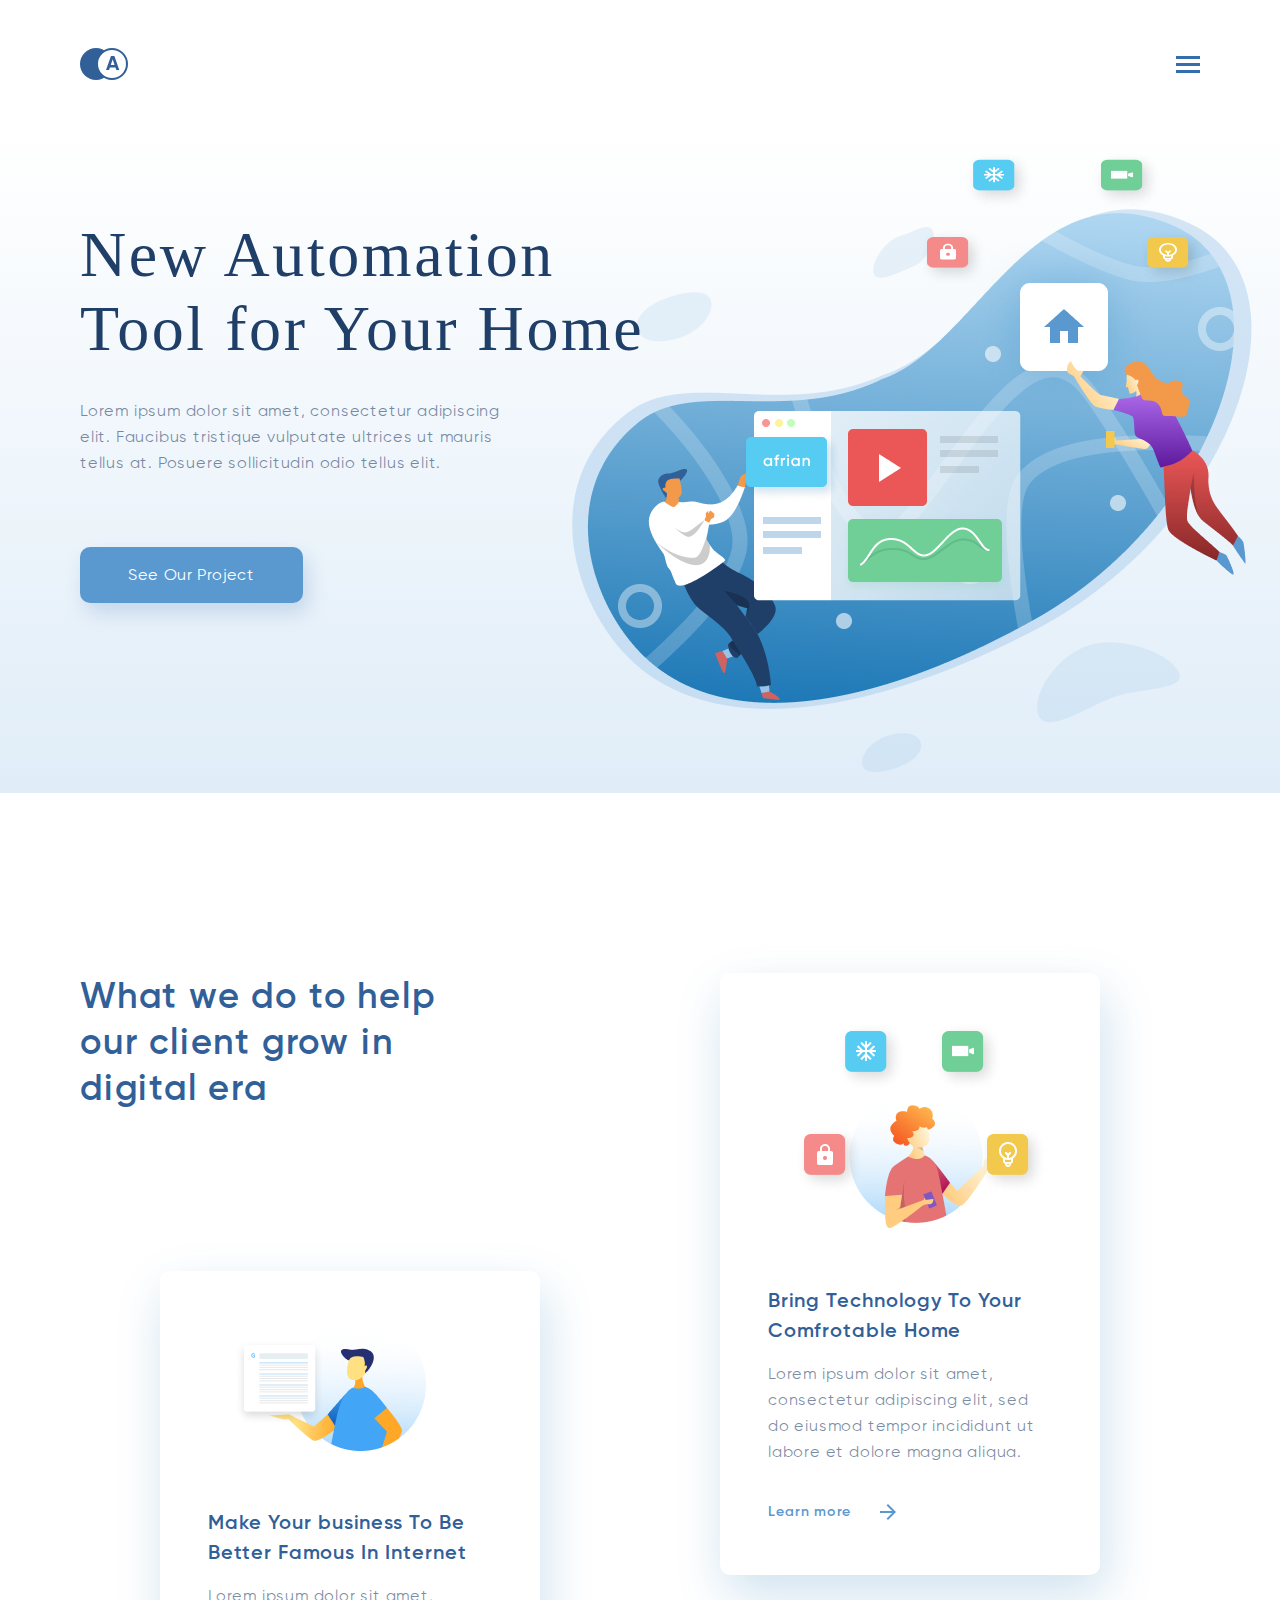
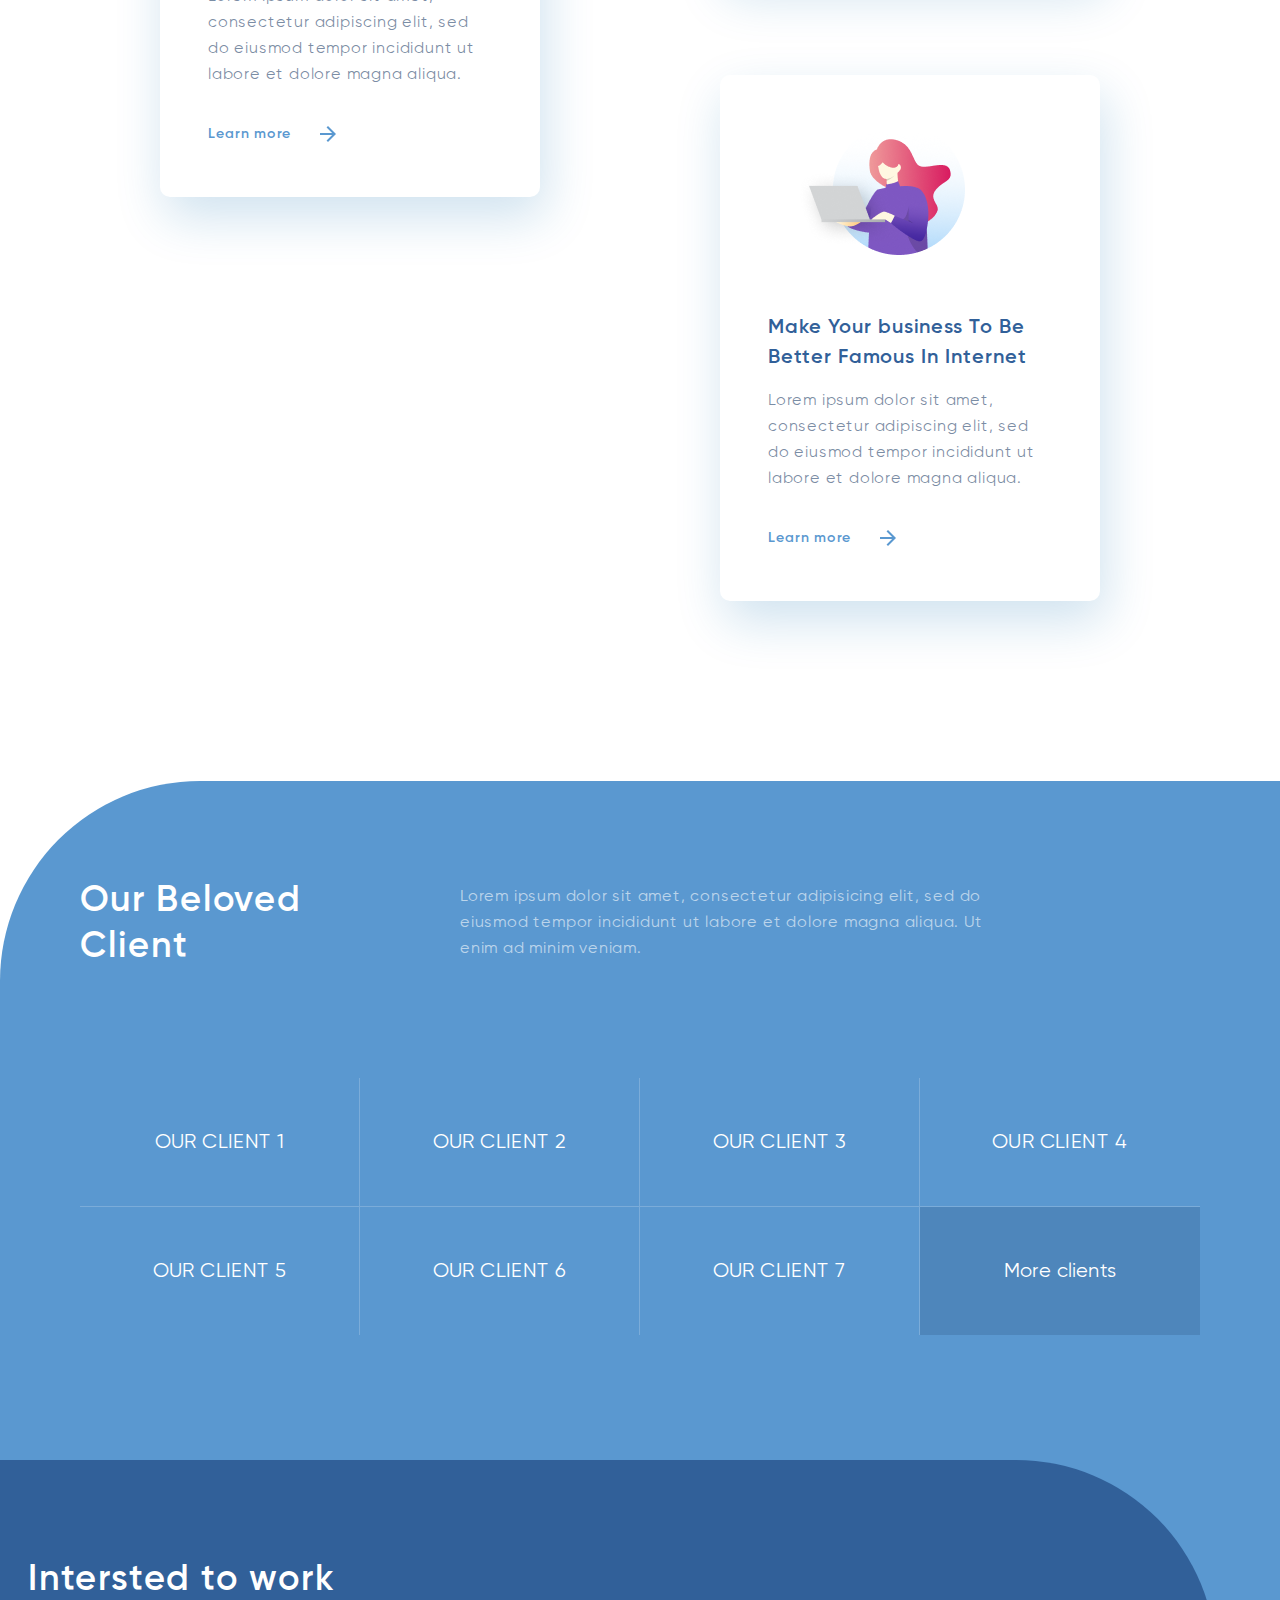
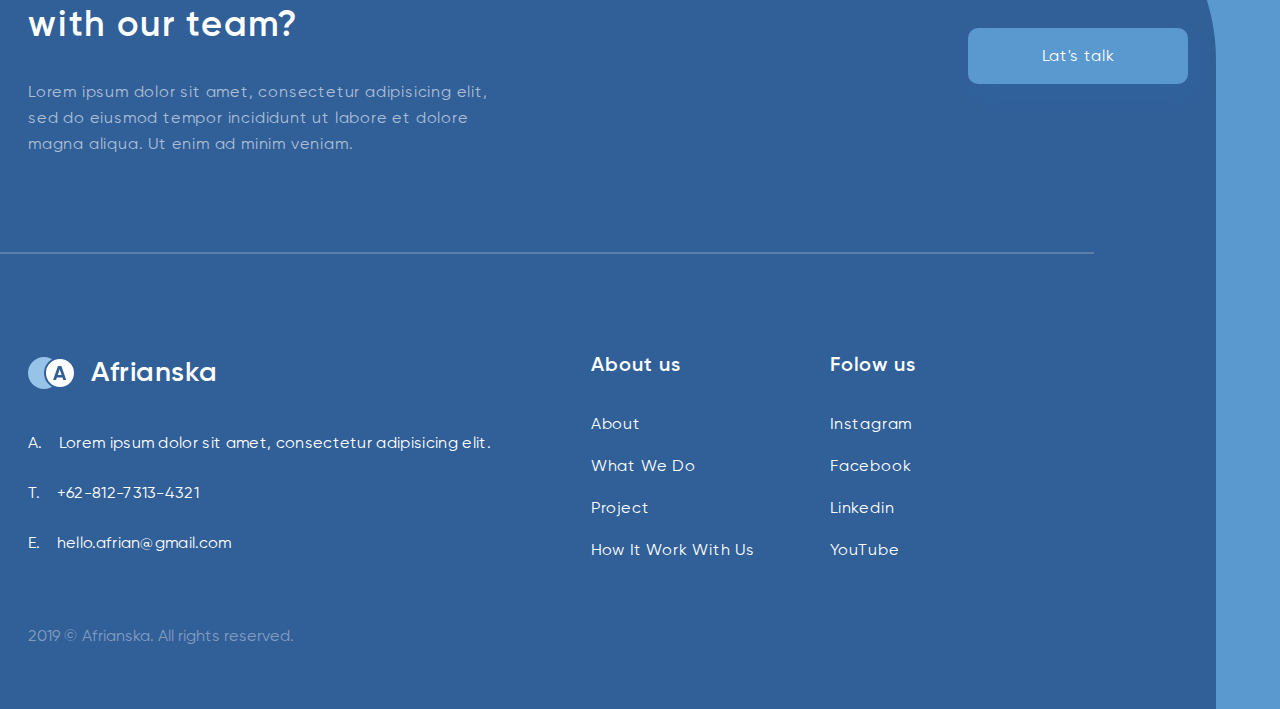
==== index.html @ abf9ed3d "Создание страницы CONTACT" ====
<!DOCTYPE html>
<html lang="en">
<head>
    <meta charset="UTF-8">
    <title>Homepage</title>
    <script src="libs/jquery-3.5.0.min.js"></script>
    <script src="js/index.min.js" type="module"></script>
    <link rel="stylesheet" href="css/fonts.min.css">
    <link rel="stylesheet" href="css/reset.min.css">
    <link rel="stylesheet" href="css/styles.min.css">
</head>
<body>
    <!-- SVG code -->
    
    <svg display="none" viewBox="0 0 48 48">
        <symbol id="logo">
            <circle cx="16" cy="24" r="16" fill="#316099"/>
            <circle cx="32" cy="24" r="15" fill="white" stroke="#316099" stroke-width="2"/>
            <path d="M39.3 30L34.38 16H30.96L26.06 30H29.04L29.88 27.48H35.46L36.3 30H39.3ZM32.68 19.18L34.6 24.9H30.76L32.68 19.18Z" fill="#316099"/>
        </symbol>
    </svg>
    <svg display="none">
        <symbol id="footer-logo">
            <circle cx="16" cy="24" r="16" fill="#98C3E8"/>
            <circle cx="32" cy="24" r="15" fill="white" stroke="#316099" stroke-width="2"/>
            <path d="M38.3 31L33.38 17H29.96L25.06 31H28.04L28.88 28.48H34.46L35.3 31H38.3ZM31.68 20.18L33.6 25.9H29.76L31.68 20.18Z" fill="#316099"/>
        </symbol>
    </svg>
    
    <!-- Main code -->
    
    <header class="header">
        <div class="container header-container">
            <svg class="logo"><use xlink:href="#logo"></use></svg>
            <ul class="burger-menu-btn">
                <li class="burger-menu-btn__item"></li>
                <li class="burger-menu-btn__item"></li>
                <li class="burger-menu-btn__item"></li>
            </ul>
        </div>
    </header>
    <section class="intro">
        <div class="container intro-container">
            <h1 class="intro-title">New Automation Tool for Your Home</h1>
            <p class="intro-text">Lorem ipsum dolor sit amet, consectetur adipiscing elit. Faucibus tristique vulputate ultrices ut mauris tellus at. Posuere sollicitudin odio tellus elit.</p>
            <button class="btn intro-btn">See Our Project</button>
        </div>
    </section>
    <section id="what-we-do" class="section what-we-do">
        <div class="container what-we-do-container">
            <h1 class="section__title what-we-do__title">What we do to help our client grow in digital era</h1>
            <div class="what-we-do__card business">
                <img src="img/1.png" alt="" class="what-we-do__card-image">
                <h2 class="what-we-do__card-title">Make Your business To Be Better Famous In Internet</h2>
                <p class="what-we-do__card-text">Lorem ipsum dolor sit amet, consectetur adipiscing elit, sed do eiusmod tempor incididunt ut labore et dolore magna aliqua.</p>
                <a href="#" class="learn-more">Learn more</a>
            </div>
            <div class="what-we-do__card technologies">
                <img src="img/2.png" alt="" class="what-we-do__card-image">
                <h2 class="what-we-do__card-title">Bring Technology To Your Comfrotable Home</h2>
                <p class="what-we-do__card-text">Lorem ipsum dolor sit amet, consectetur adipiscing elit, sed do eiusmod tempor incididunt ut labore et dolore magna aliqua.</p>
                <a href="#" class="learn-more">Learn more</a>
            </div>
            <div class="what-we-do__card build-product">
                <img src="img/3.png" alt="" class="what-we-do__card-image">
                <h2 class="what-we-do__card-title">Make Your business To Be Better Famous In Internet</h2>
                <p class="what-we-do__card-text">Lorem ipsum dolor sit amet, consectetur adipiscing elit, sed do eiusmod tempor incididunt ut labore et dolore magna aliqua.</p>
                <a href="#" class="learn-more">Learn more</a>
            </div>
        </div>
    </section>
    <section id="our-client" class="section our-client">
        <div class="container out-client-container">
            <div class="our-client__content">
                <h1 class="section__title our-client__title">Our Beloved Client</h1>
                <p class="section__text our-client__text">Lorem ipsum dolor sit amet, consectetur adipisicing elit, sed do eiusmod tempor incididunt ut labore et dolore magna aliqua. Ut enim ad minim veniam.</p>
            </div>
            <ul class="our-clients-list">
                <li class="our-client-item"><a href="#" class="our-client-item__links">Our client <span class="our-client-item__links-value">1</span></a></li>
                <li class="our-client-item"><a href="#" class="our-client-item__links">Our client <span class="our-client-item__links-value">2</span></a></li>
                <li class="our-client-item"><a href="#" class="our-client-item__links">Our client <span class="our-client-item__links-value">3</span></a></li>
                <li class="our-client-item"><a href="#" class="our-client-item__links">Our client <span class="our-client-item__links-value">4</span></a></li>
                <li class="our-client-item"><a href="#" class="our-client-item__links">Our client <span class="our-client-item__links-value">5</span></a></li>
                <li class="our-client-item"><a href="#" class="our-client-item__links">Our client <span class="our-client-item__links-value">6</span></a></li>
                <li class="our-client-item"><a href="#" class="our-client-item__links">Our client <span class="our-client-item__links-value">7</span></a></li>
                <li class="our-client-item our-client-item__more-clients"><a href="#" class="our-client-item__links our-client-item__more-clients-link">More clients</a></li>
            </ul>
        </div>
    </section>
    <footer class="footer">
        <div class="footer-bg"></div>
        <div class="container footer__our-work-container">
            <div class="our-work__content">
                <h1 class="our-work__title">Intersted to work with our team?</h1>
                <p class="our-work__text">Lorem ipsum dolor sit amet, consectetur adipisicing elit, sed do eiusmod tempor incididunt ut labore et dolore magna aliqua. Ut enim ad minim veniam.</p>
            </div>
            <button class="btn lets-talk">Lat's talk</button>
        </div>
        <hr class="footer-line">
        <div class="container footer-container">
            <div class="footer-content">
                <div class="footer-logo">
                    <svg class="logo footer-logo"><use xlink:href="#footer-logo"></use></svg>
                    <h1 class="footer-logo__text">Afrianska</h1>
                </div>
                <ul class="footer-content-list">
                    <li class="footer-content-item footer-content-item__descript">Lorem ipsum dolor sit amet, consectetur adipisicing elit.</li>
                    <li class="footer-content-item footer-content-item__telephone">+62-812-7313-4321</li>
                    <li class="footer-content-item footer-content-item__email">hello.afrian@gmail.com</li>
                </ul>
            </div>
            <ul class="footer-list">
                <li class="footer-item-title">About us</li>
                <li class="footer-item"><a href="#" class="footer-item__link">About</a></li>
                <li class="footer-item"><a href="#" class="footer-item__link">What We Do</a></li>
                <li class="footer-item"><a href="#" class="footer-item__link">Project</a></li>
                <li class="footer-item"><a href="#" class="footer-item__link">How It Work With Us</a></li>
            </ul>
            <ul class="footer-list">
                <li class="footer-item-title">Folow us</li>
                <li class="footer-item"><a href="#" class="footer-item__link">Instagram</a></li>
                <li class="footer-item"><a href="#" class="footer-item__link">Facebook</a></li>
                <li class="footer-item"><a href="#" class="footer-item__link">Linkedin</a></li>
                <li class="footer-item"><a href="#" class="footer-item__link">YouTube</a></li>
            </ul>
        </div>
        <p class="container footer-copyrighting">2019 © Afrianska. All rights reserved.</p>
    </footer>
</body>
</html>
---- css/fonts.min.css ----
/* Galien bold */

@font-face {
	font-family: 'Galien';
	src: url('Galien-Bold.otf');
	src: local('Galien Bold'), local('Galien-Bold.otf'),
		url('Galien-Bold.ttf') format('truetype'),
		url('Galien-Bold.otf') format('otf');
	font-weight: 700;
	font-style: normal;
}

/* Gilroy Semibold */

@font-face {
	font-family: 'Gilroy';
	src: url('../fonts/gilroy-semibold.eot'); /* IE 9 Compatibility Mode */
	src: url('../fonts/gilroy-semibold.eot?#iefix') format('embedded-opentype'), /* IE < 9 */
		url('../fonts/gilroy-semibold.woff2') format('woff2'), /* Super Modern Browsers */
		url('../fonts/gilroy-semibold.woff') format('woff'), /* Firefox >= 3.6, any other modern browser */
		url('../fonts/gilroy-semibold.ttf') format('truetype'), /* Safari, Android, iOS */
		url('../fonts/gilroy-semibold.svg#gilroy-semibold') format('svg'); /* Chrome < 4, Legacy iOS */
    font-weight: 600;
    font-style: normal;
}

/* Gilroy Regular */

@font-face {
	font-family: 'Gilroy';
	src: url('../fonts/gilroy-regular.eot'); /* IE 9 Compatibility Mode */
	src: url('../fonts/gilroy-regular.eot?#iefix') format('embedded-opentype'), /* IE < 9 */
		url('../fonts/gilroy-regular.woff2') format('woff2'), /* Super Modern Browsers */
		url('../fonts/gilroy-regular.woff') format('woff'), /* Firefox >= 3.6, any other modern browser */
		url('../fonts/gilroy-regular.ttf') format('truetype'), /* Safari, Android, iOS */
		url('../fonts/gilroy-regular.svg#gilroy-regular') format('svg'); /* Chrome < 4, Legacy iOS */
    font-weight: 400;
    font-style: normal;
}
---- css/styles.min.css ----
/* All elements */

* {
    box-sizing: border-box;
}

/* All links */

a {
    font-family: 'Gilroy', sans-serif;
    text-decoration: none;
}

/* All buttons */

button {
    font-family: 'Gilroy', sans-serif;
}

/* Body */

body {
    font-family: 'Gilroy', sans-serif;
    
    background-color: #fff;
}

/* Containers */

.container {
    max-width: 1160px;
    width: 100%;
    
    margin: 0 auto;
    padding: 0 20px;
}
.header-container {
    display: flex;
    align-items: center;
    justify-content: space-between;
}
.what-we-do-container {
    display: flex;
    align-items: flex-start;
    justify-content: flex-start;
    flex-direction: column;
    flex-wrap: wrap;
    
    max-height: 1500px;
}
.footer__our-work-container {
    display: flex;
    align-items: center;
    justify-content: space-between;
    
    padding: 95px 0;
}
.footer-container {
    display: flex;
    align-items: flex-start;
    
    padding: 95px 0 65px 0;
}

/* Header */

.header {
    padding: 40px 0;
}
.logo {
    width: 48px;
    height: 48px;
}
.burger-menu-btn {
    cursor: pointer;
}
.burger-menu-btn__item {
    width: 24px;
    height: 3px;
    
    background-color: #356EAD;
    
    margin-bottom: 4px;
}
.burger-menu-btn__item:last-child {
    margin-bottom: 0;
}

/* Intro */

.intro {
    background: url(../img/intro-image.png) no-repeat center right 25px, linear-gradient(to top, rgba(152, 195, 232, 0.3), #fff);
    
    padding-top: 90px;
    padding-bottom: 190px;
}
.intro-title {
    font-family: 'Galien';
    color: #1F3F68;
    font-size: 64px;
    font-family: bold;
    line-height: 74px;
    letter-spacing: 0.04em;
    
    max-width: 600px;
}
.intro-text {
    color: rgba(31, 63, 104, 0.6);
    line-height: 26px;
    letter-spacing: 0.05em;
    
    max-width: 425px;
    
    margin-top: 32px;
}
.btn {
    color: #fff;
    line-height: 26px;
    text-align: center;
    letter-spacing: 0.04em;
    
    background-color: #5A98D0;
    
    box-shadow: 5px 10px 20px rgba(53, 110, 173, 0.2);
    
    border-radius: 10px;
    border: 2px solid #5A98D0;
    
    padding: 13px 46px;
    
    min-width: 220px;
    
    transition: ease .5s;
}
.btn:hover {
    transform: scale(1.1);
}
.intro-btn {
    margin-top: 71px;
}

/* Section */

.section__title {
    color: #316099;
    font-size: 36px;
    font-weight: 600;
    line-height: 46px;
    letter-spacing: 0.05em;
    
    max-width: 360px;
}
.section__text {
    color: rgba(31, 63, 104, 0.6);
    line-height: 26px;
    letter-spacing: 0.05em;
}

/* What we do */

.what-we-do {
    padding: 180px 0;
}
.what-we-do__title {
    margin-bottom: 160px;
}
.what-we-do__card {
    position: relative;
    
    padding: 48px;
    margin-left: 80px;
    margin-bottom: 100px;
    
    width: 380px;
    
    border-radius: 10px;
    
    box-shadow: 5px 20px 50px rgba(16, 112, 177, 0.2);
}
.what-we-do__card:first-child {
    margin-bottom: 0;
}
.what-we-do__card:last-child {
    margin-bottom: 0;
}
.what-we-do__card-image {
    margin-left: 26px;
}
.what-we-do__card-title {
    color: #316099;
    font-size: 20px;
    font-weight: 600;
    line-height: 30px;
    letter-spacing: 0.05em;
    
    margin-top: 56px;
}
.what-we-do__card-text {
    color: rgba(31, 63, 104, 0.6);
    font-size: 16px;
    line-height: 26px;
    letter-spacing: 0.05em;
    
    margin-top: 16px;
}
.learn-more {
    display: inline-block;
    
    position: relative;
    
    color: #5A98D0;
    font-size: 14px;
    font-weight: 600;
    line-height: 30px;
    letter-spacing: 0.05em;
    
    background: url(../img/learn-more-arrow-icon.png) no-repeat center right;
    
    margin-top: 32px;
    padding-right: 48px;
}
.learn-more::after {
    display: inline-block;
    
    position: absolute;
    bottom: 0;
    left: 0;
    
    content: "";
    
    height: 2px;
    width: 0;
    
    background-color: #fff;
    border-radius: 50%;
    
    transition: ease .3s;
}
.learn-more:hover.learn-more::after {
    background-color: #5A98D0;
    width: 100%;
}

/* Our client */

.our-client {
    border-top-left-radius: 200px;
    
    background-color: #5A98D0;
    
    padding: 95px 0 125px 0;
}
.our-client__content {
    display: flex;
    align-items: center;
}
.our-client__title {
    color: #fff;
    
    margin-right: 97px;
    
    max-width: 283px;
}
.our-client__text {
    color: rgba(255, 255, 255, 0.6);
    
    max-width: 540px;
}
.our-clients-list {
    display: flex;
    align-items: center;
    flex-wrap: wrap;
    
    margin-top: 110px;
}
.our-client-item {
    text-align: center;
    
    width: 25%;
    
    border-right: 1px solid rgba(255, 255, 255, 0.2);
    border-bottom: 1px solid rgba(255, 255, 255, 0.2);
}
.our-client-item:nth-child(4n+4) {
    border-right: none;
}
.our-client-item:nth-last-child(-n+4) {
    border-bottom: none;
}
.our-client-item__links {
    display: block;
    
    color: #fff;
    font-size: 20px;
    line-height: 46px;
    letter-spacing: 0.02em;
    text-transform: uppercase;
    
    padding: 41px 46px;
}
.our-client-item__more-clients {
    background-color: rgba(31, 63, 104, 0.2);
}
.our-client-item__more-clients-link {
    text-transform: none;
}

/* Footer */

.footer {
    position: relative;
    
    background-color: #316099;
    
    border-top-right-radius: 200px;
    
    width: 95%;
}
.footer-bg {
    position: absolute;
    top: 0;
    bottom: 0;
    left: 0;
    z-index: -1;
    
    width: 105.25%;
    height: 100%;
    
    background-color: #5A98D0;
}
.our-work__content {
    width: 50%;
}
.our-work__title {
    color: #fff;
    font-size: 36px;
    font-weight: 600;
    line-height: 46px;
    letter-spacing: 0.05em;
    
    max-width: 350px;
}
.our-work__text {
    color: rgba(255, 255, 255, 0.6);
    font-size: 16px;
    line-height: 26px;
    letter-spacing: 0.05em;
    
    margin-top: 32px;
    
    max-width: 460px;
}
.footer-line {
    border: 0.5px solid rgba(255, 255, 255, 0.2);
    
    width: 90%;
    
    margin: 0;
}
.footer-logo {
    display: flex;
    align-items: flex-start;
}
.footer-logo__text {
    color: #fff;
    font-size: 28px;
    font-weight: 700;
    line-height: 46px;
    letter-spacing: 0.02em;
    
    margin-left: 15px;
}
.footer-content-list {
    margin-top: 33px;
    margin-right: 100px;
}
.footer-content-item {
    color: #fff;
    font-size: 16px;
    line-height: 26px;
    letter-spacing: 0.02em;
    
    margin-bottom: 24px;
}
.footer-content-item:last-child {
     margin-bottom: 0;
}
.footer-content-item:before {
    display: inline-block;
    
    color: #fff;
    font-size: 16px;
    line-height: 26px;
    letter-spacing: 0.02em;
    
    margin-right: 16px;
}
.footer-content-item__descript:before {
    content: "A.";
}
.footer-content-item__telephone:before {
    content: "T.";
}
.footer-content-item__email:before {
    content: "E.";
}
.footer-container-item:last-child {
    margin-bottom: 0;
}
.footer-list {
    margin-right: 75px;
}
.footer-item-title {
    color: #fff;
    font-size: 20px;
    font-weight: 600;
    line-height: 30px;
    letter-spacing: 0.05em;
    
    margin-bottom: 32px;
}
.footer-item {
    margin-bottom: 16px;
}
.footer-item:last-child {
    margin-bottom: 0;
}
.footer-item__link {
    color: #fff;
    line-height: 26px;
    letter-spacing: 0.05em;
}
.footer-copyrighting {
    color: rgba(255, 255, 255, 0.4);
    
    padding-left: 0;
    padding-right: 0;
    padding-bottom: 65px;
}
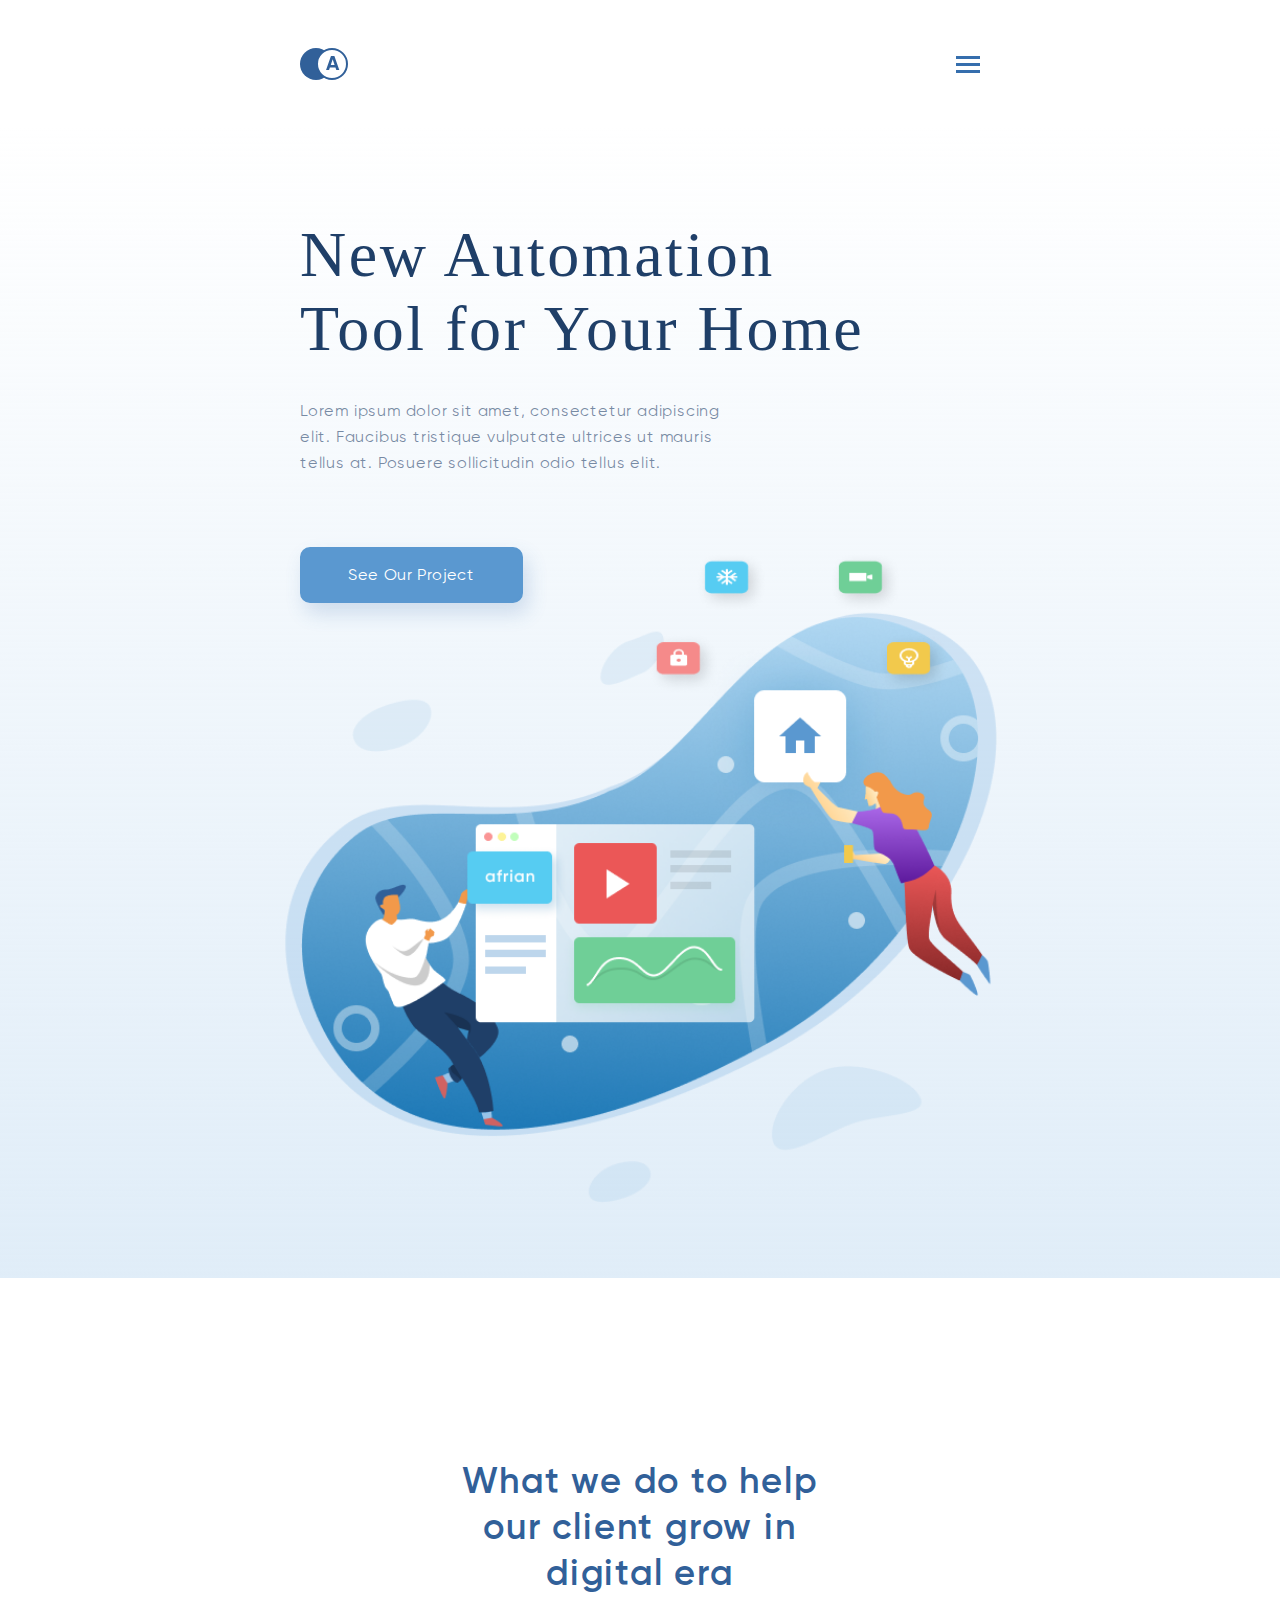
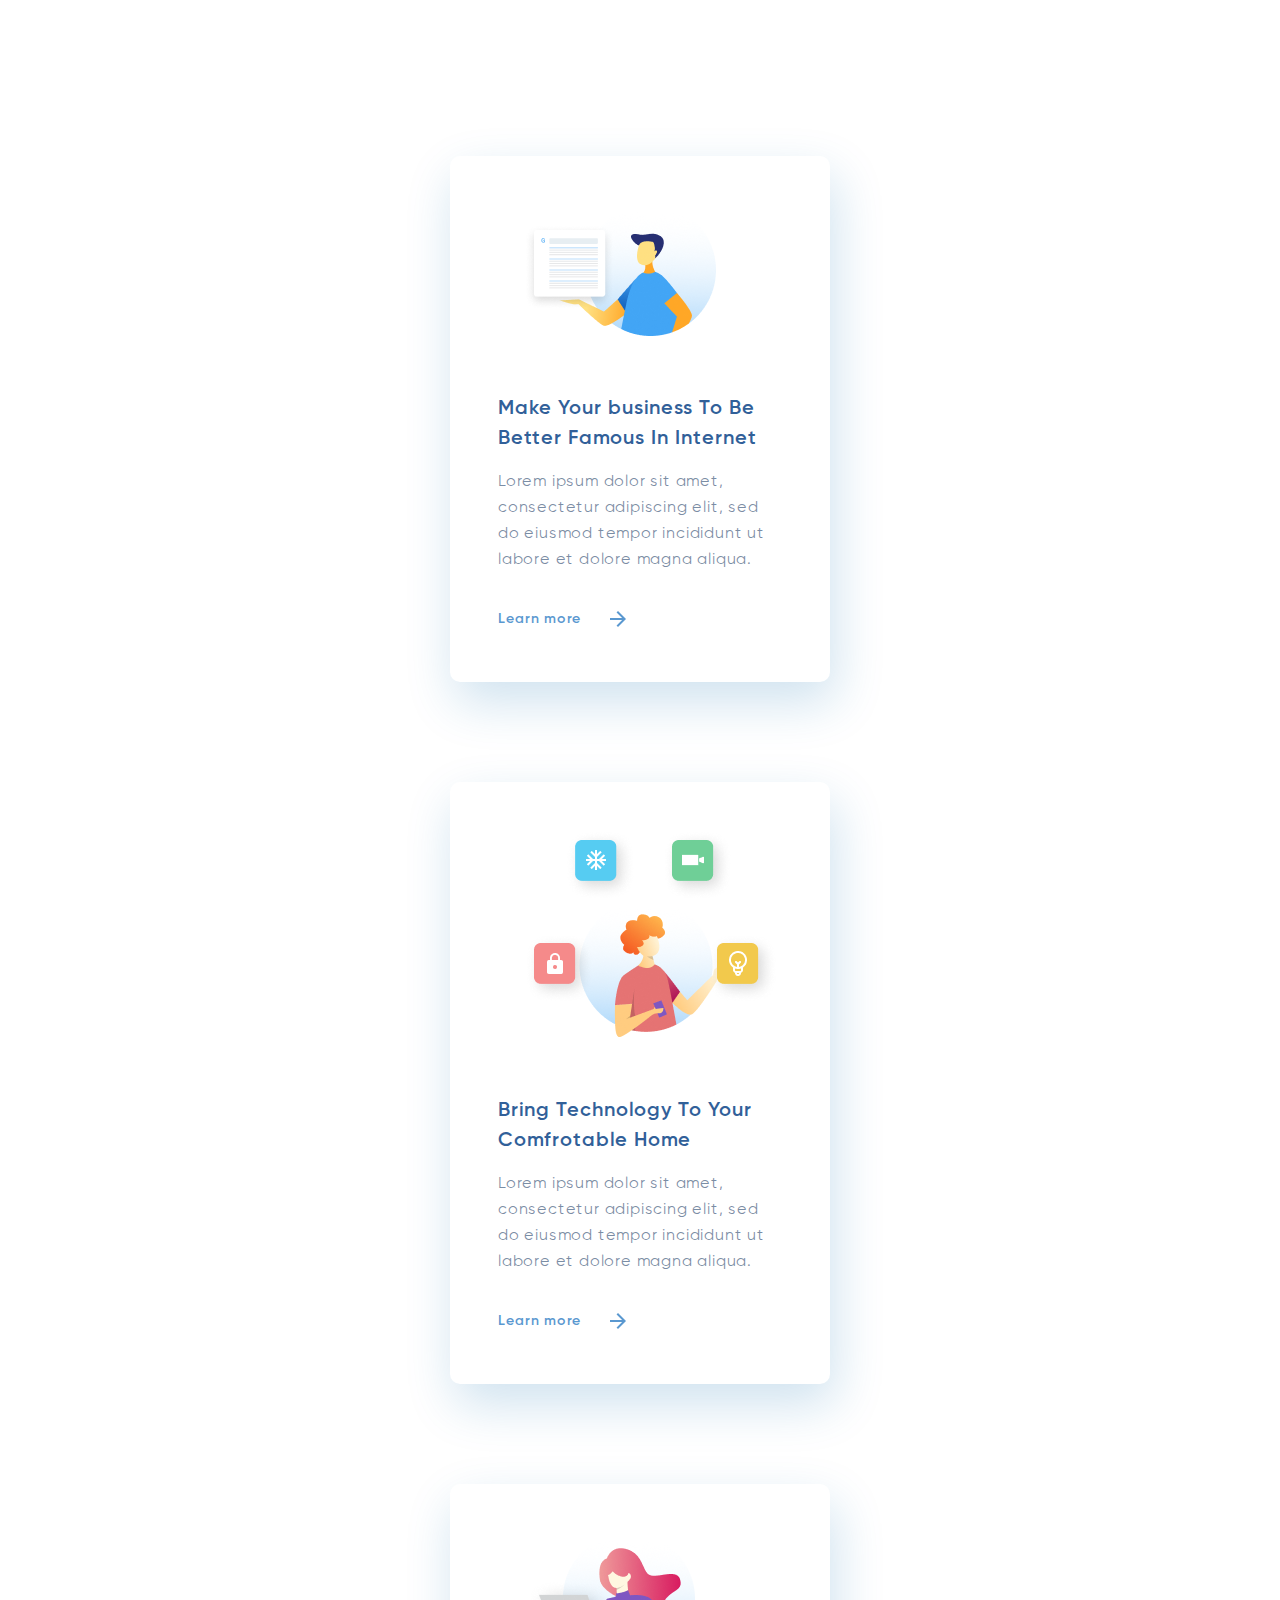
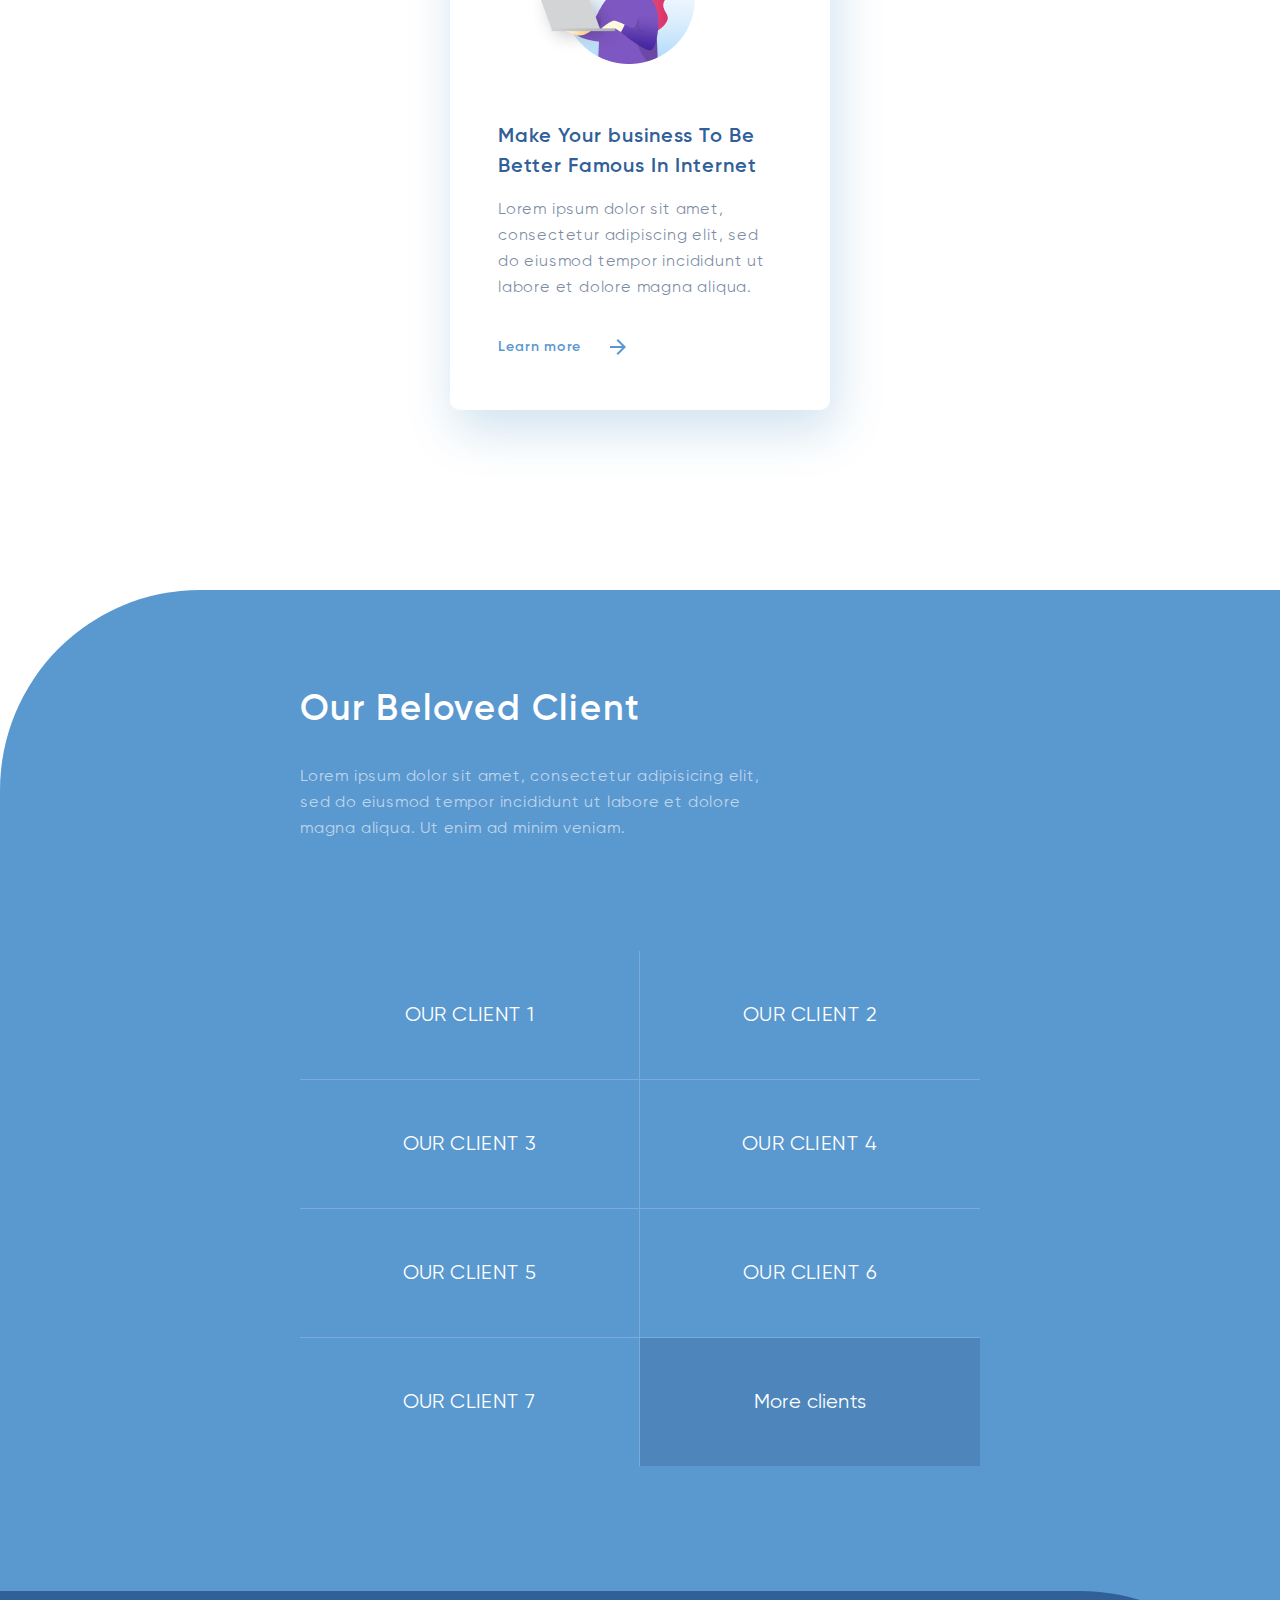
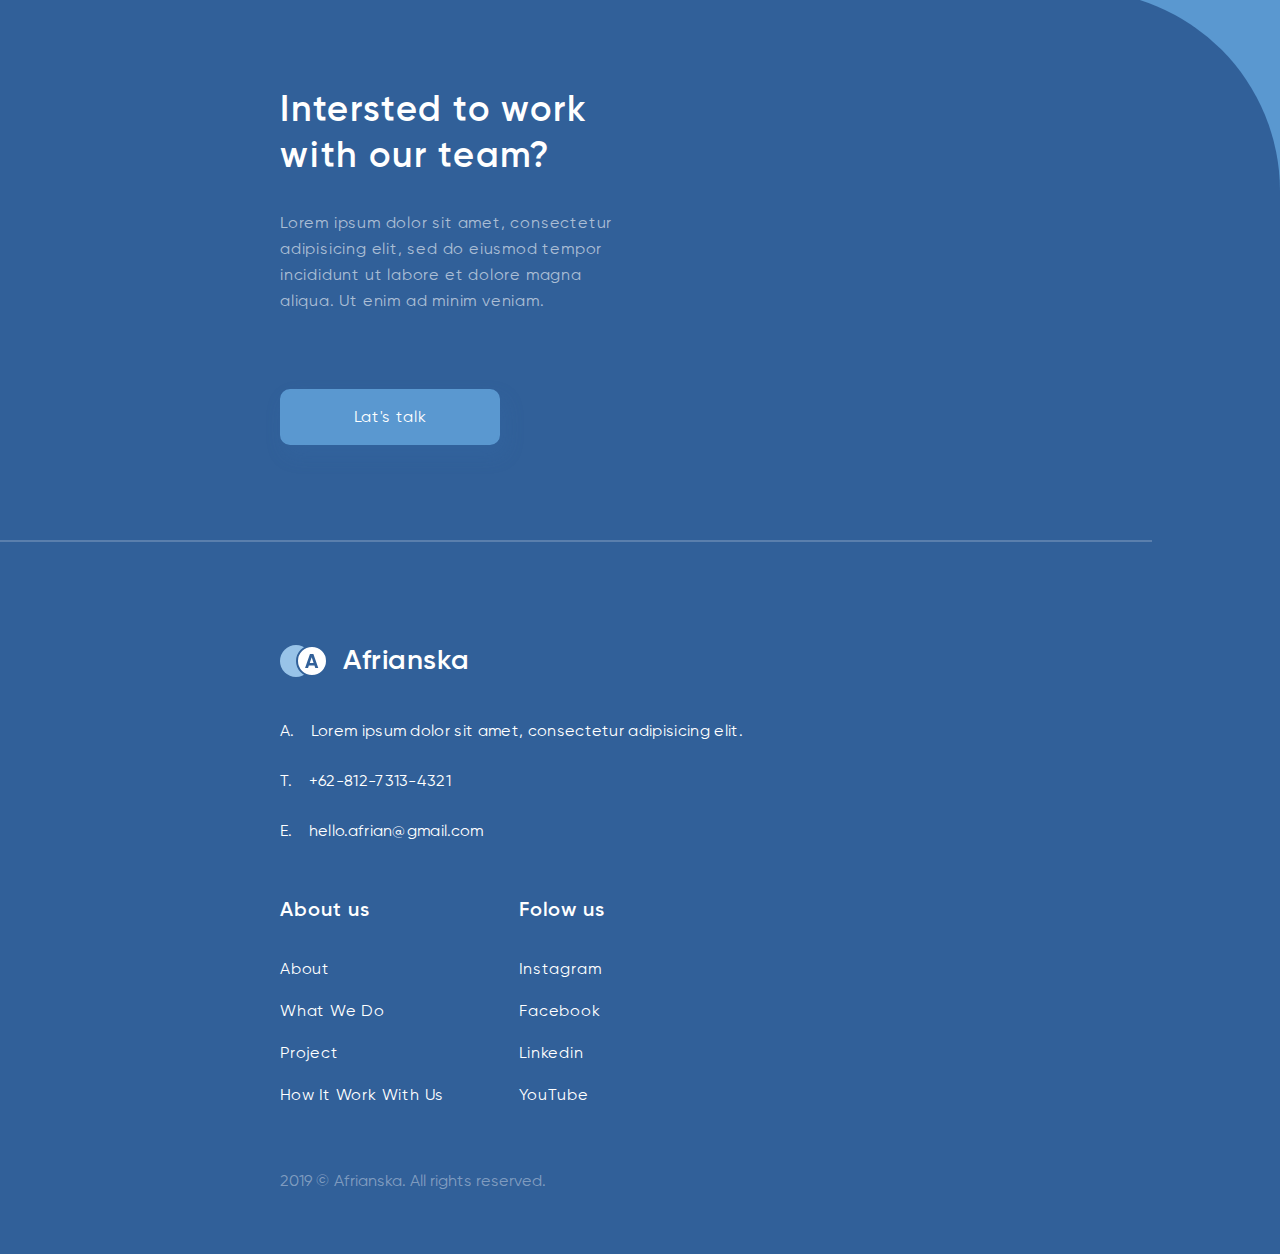
==== commit 8f049b50: "Адаптирование страницы "Homepage" под планшеты и мобильные устройства"" ====
--- a/index.html
+++ b/index.html
@@ -1,6 +1,7 @@
 <!DOCTYPE html>
 <html lang="en">
 <head>
+    <meta name="viewport" content="width=device-width">
     <meta charset="UTF-8">
     <title>Homepage</title>
     <script src="libs/jquery-3.5.0.min.js"></script>
--- a/css/styles.min.css
+++ b/css/styles.min.css
@@ -61,6 +61,18 @@
     
     padding: 95px 0 65px 0;
 }
+.section-contact-us__container {
+    display: flex;
+    align-items: center;
+    justify-content: center;
+    flex-direction: column;
+}
+
+
+
+/* HOMEPAGE */
+
+
 
 /* Header */
 
@@ -232,11 +244,11 @@
     width: 0;
     
     background-color: #fff;
-    border-radius: 50%;
+    border-radius: 50px;
     
     transition: ease .3s;
 }
-.learn-more:hover.learn-more::after {
+.learn-more:hover::after {
     background-color: #5A98D0;
     width: 100%;
 }
@@ -436,4 +448,474 @@
     padding-left: 0;
     padding-right: 0;
     padding-bottom: 65px;
+}
+
+
+
+/* CONTACT */
+
+
+
+/* Section contact us */
+
+.section-contact-us {
+    background: url(../img/contact-us-bg.jpg) no-repeat center;
+    background-size: 100% 100%;
+    
+    padding: 80px 0;
+}
+.section-contact-us__title {
+    color: #fff;
+    font-size: 44px;
+    font-weight: 600;
+    line-height: 74px;
+    letter-spacing: 0.04em;
+    text-align: center;
+    
+    max-width: 780px;
+}
+.section-contact-us__text {
+    color: rgba(255, 255, 255, 0.6);
+    font-size: 20px;
+    line-height: 30px;
+    text-align: center;
+    
+    max-width: 780px;
+    
+    margin-top: 16px;
+}
+
+/* Contact us data */
+
+.contact-us {
+    padding: 90px 96px;
+}
+.contact-us__content {
+    display: flex;
+    align-items: center;
+    justify-content: center;
+}
+.contact-us__data-content {
+    width: 25%;
+    
+    margin-right: 89px;
+}
+.contact-us__image {
+    margin-bottom: 70px;
+    
+    width: 100%;
+}
+.contact-us__title {
+    font-size: 20px;
+    font-weight: 600;
+    line-height: 30px;
+    text-transform: uppercase;
+    
+    margin-bottom: 24px;
+}
+.contact-us__list {
+    margin-bottom: 40px;
+}
+.contact-us__list:last-child {
+    margin-bottom: 0;
+}
+.contact-us__item {
+    color: rgba(31, 63, 104, 0.4);
+    line-height: 26px;
+    letter-spacing: 0.04em;
+    
+    margin-bottom: 16px;
+}
+.contact-us__item:last-child {
+    margin-bottom: 0;
+}
+.contact-us__phone {
+    background: url(../img/telephone-icon.png) no-repeat left center;
+    background-size: 24px 24px;
+    
+    padding-left: 40px;
+}
+.contact-us__website {
+    background: url(../img/website-icon.png) no-repeat left center;
+    background-size: 24px 24px;
+    
+    padding-left: 40px;
+}
+.contact-us__email {
+    background: url(../img/email-icon.png) no-repeat left center;
+    background-size: 24px 24px;
+    
+    padding-left: 40px;
+}
+.form {
+    display: inline-block;
+    
+    background-color: #fff;
+    
+    border-radius: 10px;
+    
+    box-shadow: 5px 10px 50px rgba(16, 112, 177, 0.2);
+    
+    padding: 56px;
+}
+.form-title {
+    color: #1F3F68;
+    font-size: 20px;
+    font-weight: 600;
+    line-height: 30px;
+    letter-spacing: 0.04em;
+    text-transform: uppercase;
+    
+    margin-bottom: 48px;
+}
+.input, .input__title, .textarea {
+    display: block;
+    
+    font-family: 'Gilroy';
+    color: rgba(31, 63, 104, 0.8);
+    line-height: 30px;
+    letter-spacing: 0.04em;
+}
+.input, .input::placeholder, .textarea, .textarea::placeholder {
+    font-family: 'Gilroy';
+    color: rgba(31, 63, 104, 0.35);
+    line-height: 30px;
+    letter-spacing: 0.04em;
+}
+.input__title {
+    margin-bottom: 8px;
+}
+.input {
+    padding: 21px 36px;
+    
+    border: 1px solid rgba(31, 63, 104, 0.4);
+    border-radius: 10px;
+    
+    width: 430px;
+    
+    margin-bottom: 32px;
+    
+    transition: ease .5s;
+}
+.input:focus {
+    box-shadow: 5px 10px 50px rgba(16, 112, 177, 0.2);
+}
+.input:last-child {
+    margin-bottom: 0;
+}
+.textarea {
+    padding: 21px 36px;
+    
+    border: 1px solid rgba(31, 63, 104, 0.4);
+    border-radius: 10px;
+    
+    resize: none;
+    
+    width: 430px;
+    height: 144px;
+    
+    transition: ease .5s;
+}
+.textarea:focus {
+    box-shadow: 5px 10px 50px rgba(16, 112, 177, 0.2);
+}
+.send-message {
+    width: 100%;
+    
+    padding-top: 23px;
+    padding-bottom: 23px;
+    margin-top: 72px;
+}
+
+
+
+/* MODAL WINDOWS */
+
+
+
+/* Let's to talk */
+
+
+
+
+
+/* MEDIA */
+
+
+/* 1400px */
+
+@media screen and (max-width: 1400px) {
+    /* Footer */
+    
+    .footer {
+        width: 100%;
+    }
+    .footer-bg {
+        top: -10px;
+        
+        width: 100%;
+    }
+}
+
+/* 1340px */
+
+@media screen and (max-width: 1340px) {
+    /* Container */
+    
+    .container {
+        max-width: 720px;
+    }
+    .what-we-do-container {
+        align-items: center;
+        
+        max-height: 100%;
+    }
+    .footer__our-work-container {
+        align-items: flex-start;
+        flex-direction: column;
+    }
+    .footer-container {
+        flex-wrap: wrap;
+    }
+    
+    /* Intro */
+    
+    .intro {
+        background-size: 720px;
+        background-position: center bottom 75px, center bottom;
+        
+        padding-bottom: 675px;
+    }
+    
+    /* What we do */
+    
+    .what-we-do__title {
+        text-align: center;
+    }
+    .what-we-do__card {
+        margin-left: 0;
+    }
+    
+    /* Our client */
+    
+    .our-client__content {
+        align-items: flex-start;
+        flex-direction: column;
+    }
+    .our-client__title {
+        max-width: 350px;
+    }
+    .our-client__text {
+        margin-top: 32px;
+        
+        max-width: 460px;
+    }
+    .our-client-item {
+        width: 50%;
+    }
+    .our-client-item:nth-child(4n+4) {
+        border-right: 1px solid rgba(255, 255, 255, 0.2);
+    }
+    .our-client-item:nth-last-child(-n+4) {
+        border-bottom: 1px solid rgba(255, 255, 255, 0.2);
+    }
+    .our-client-item:nth-child(2n+2) {
+        border-right: none;
+    }
+    .our-client-item:nth-last-child(-n+2) {
+        border-bottom: none;
+    }
+    
+    /* Footer */
+    
+    .lets-talk {
+        margin-top: 75px;
+    }
+    .footer-list {
+        margin-top: 50px;
+    }
+}
+
+/* 875px */
+
+@media screen and (max-width: 875px) {
+    /* Container */
+    
+    .container {
+        padding-left: 45px;
+        padding-right: 45px;
+    }
+    
+    .intro {
+        background-size: 615px;
+    }
+    
+    /* Our client */
+    
+    .our-client__content {
+        margin-left: 100px;
+        margin-top: 25px;
+    }
+}
+
+/* 700px */
+
+@media screen and (max-width: 700px) {
+    /* Container */
+    
+    .container {
+        max-width: 320px;
+        
+        padding-left: 20px;
+        padding-right: 20px;
+    }
+    .intro-container {
+        display: flex;
+        align-items: center;
+        flex-direction: column;
+    }
+    
+    /* Header */
+    
+    .header {
+        padding: 15px 0
+    }
+    
+    /* Intro */
+    
+    .intro {
+        padding-top: 75px;
+        padding-bottom: 400px;
+        
+        background-size: 280px;
+    }
+    .intro-title {
+        font-size: 36px;
+        line-height: 40px;
+        text-align: center;
+    }
+    .intro-text {
+        font-size: 14px;
+        line-height: 22px;
+        text-align: center;
+    }
+    
+    /* Section */
+    
+    .section__title {
+        font-size: 28px;
+        line-height: 32px;
+        text-align: center;
+    }
+    
+    /* What we do */
+    
+    .what-we-do {
+        padding: 125px 0 150px 0;
+    }
+    .what-we-do__title {
+        margin-bottom: 100px;
+    }
+    .what-we-do__card {
+        width: 280px;
+        
+        margin-bottom: 50px;
+    }
+    .what-we-do__card-image {
+        width: 100%;
+        
+        margin-left: 0;
+    }
+    .what-we-do__card-title {
+        font-size: 18px;
+        line-height: 25px;
+    }
+    .what-we-do__card-text {
+        font-size: 14px;
+        line-height: 20px;
+    }
+    
+    /* Our client */
+    
+    .our-client {
+        border-top-left-radius: 100px;
+    }
+    .our-client__content {
+        margin-top: 25px;
+        margin-left: 0;
+    }
+    .our-client__title {
+        margin-right: 0;
+    }
+    .our-client__text {
+        text-align: justify;
+        
+        margin-top: 20px;
+    }
+    .our-clients-list {
+        flex-direction: column;
+        
+        margin-top: 60px;
+    }
+    .our-client-item {
+        border-right: none;
+        
+        width: 100%;
+    }
+    .our-client-item__links {
+        font-size: 18px;
+        line-height: 42px;
+    }
+    .our-client-item:nth-last-child(-n+2) {
+        border-bottom: 1px solid rgba(255, 255, 255, 0.2);
+    }
+    .our-client-item:last-child {
+        border-bottom: none;
+    }
+    
+    /* Footer */
+    
+    .footer {
+        border-top-right-radius: 100px;
+    }
+    .our-work__content {
+        width: 100%;
+        
+        margin-top: 25px;
+    }
+    .our-work__title {
+        font-size: 28px;
+        line-height: 32px;
+        
+        max-width: 100%;
+    }
+    .our-work__text {
+        text-align: justify;
+        
+        margin-top: 20px;
+    }
+    .footer-line {
+        width: 100%;
+    }
+    .footer-content-list {
+        margin-top: 25px;
+        margin-right: 0;
+        
+        width: 100%;
+    }
+    .footer-content-item {
+        margin-bottom: 20px;
+    }
+    .footer-list {
+        width: 100%;
+        
+        margin-top: 65px;
+        margin-right: 0;
+    }
+    .footer-item-title {
+        margin-bottom: 25px;
+    }
+    .footer-item {
+        margin-bottom: 10px;
+    }
 }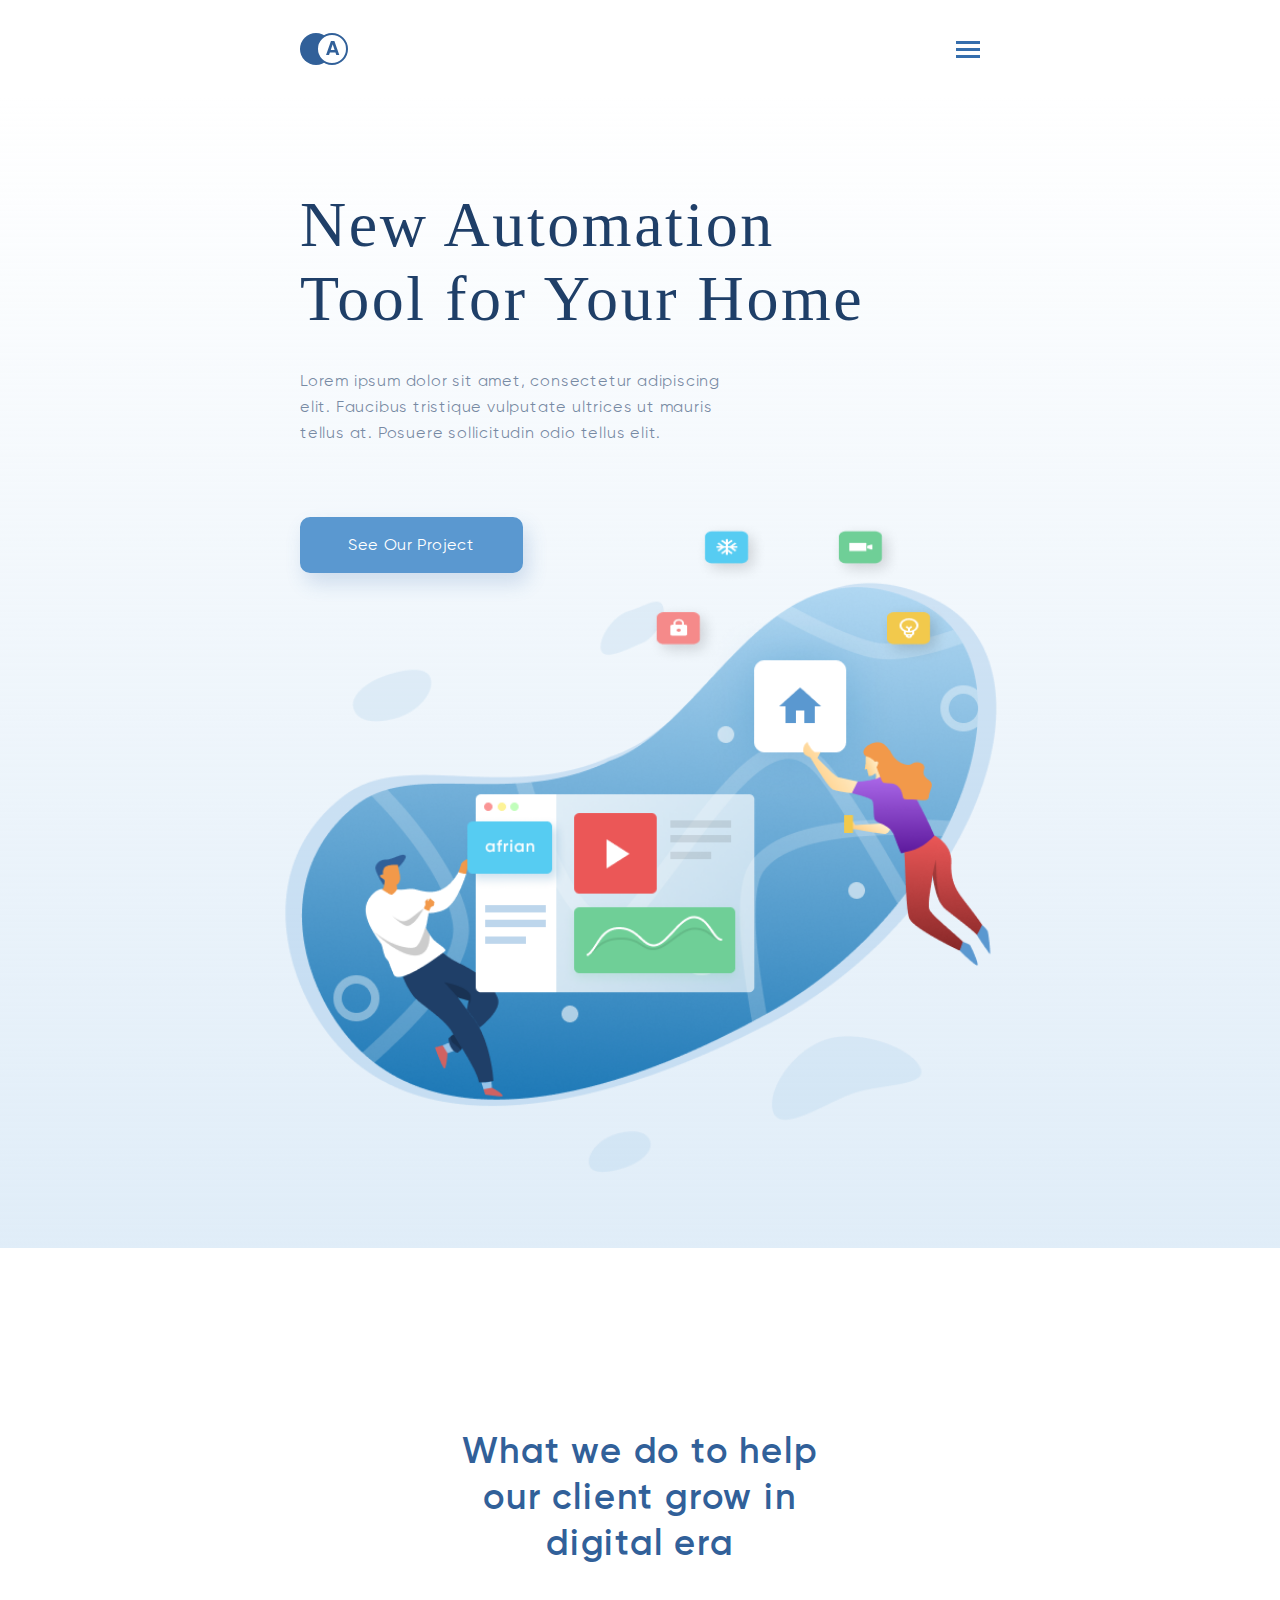
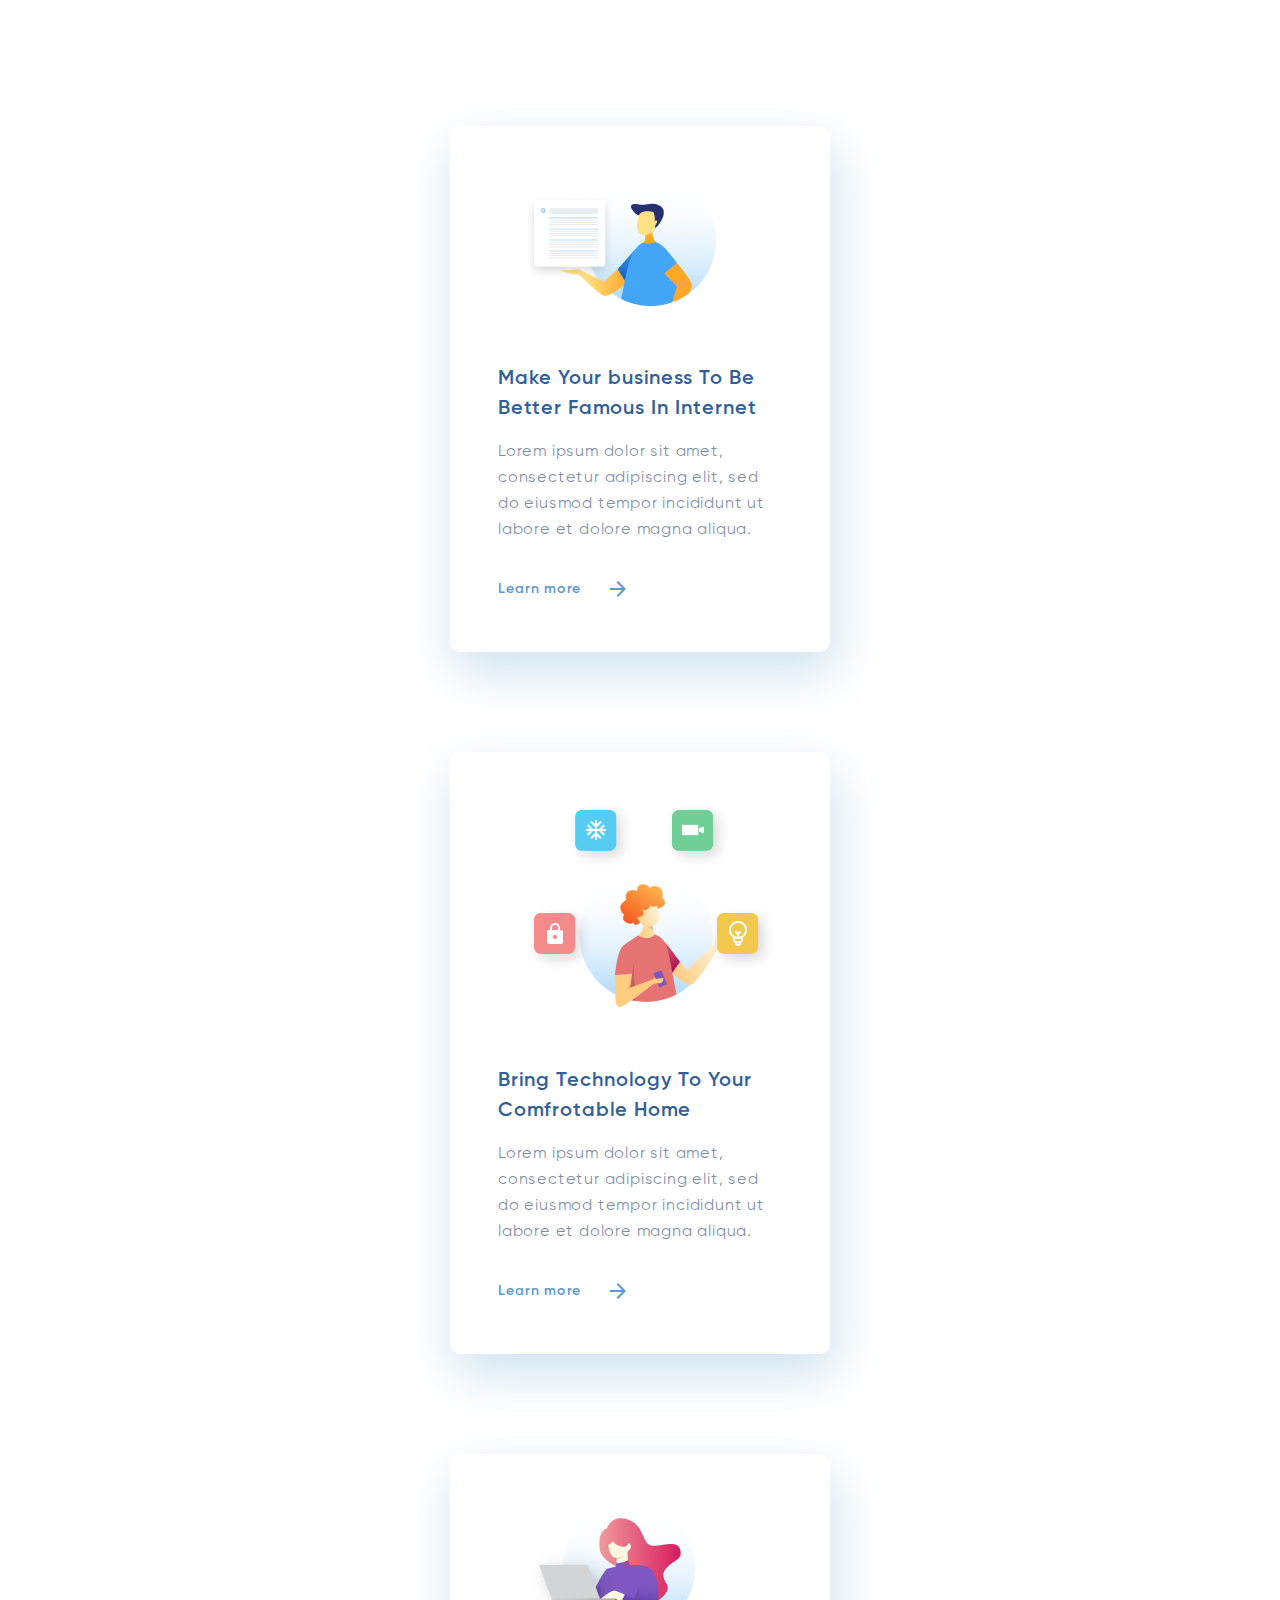
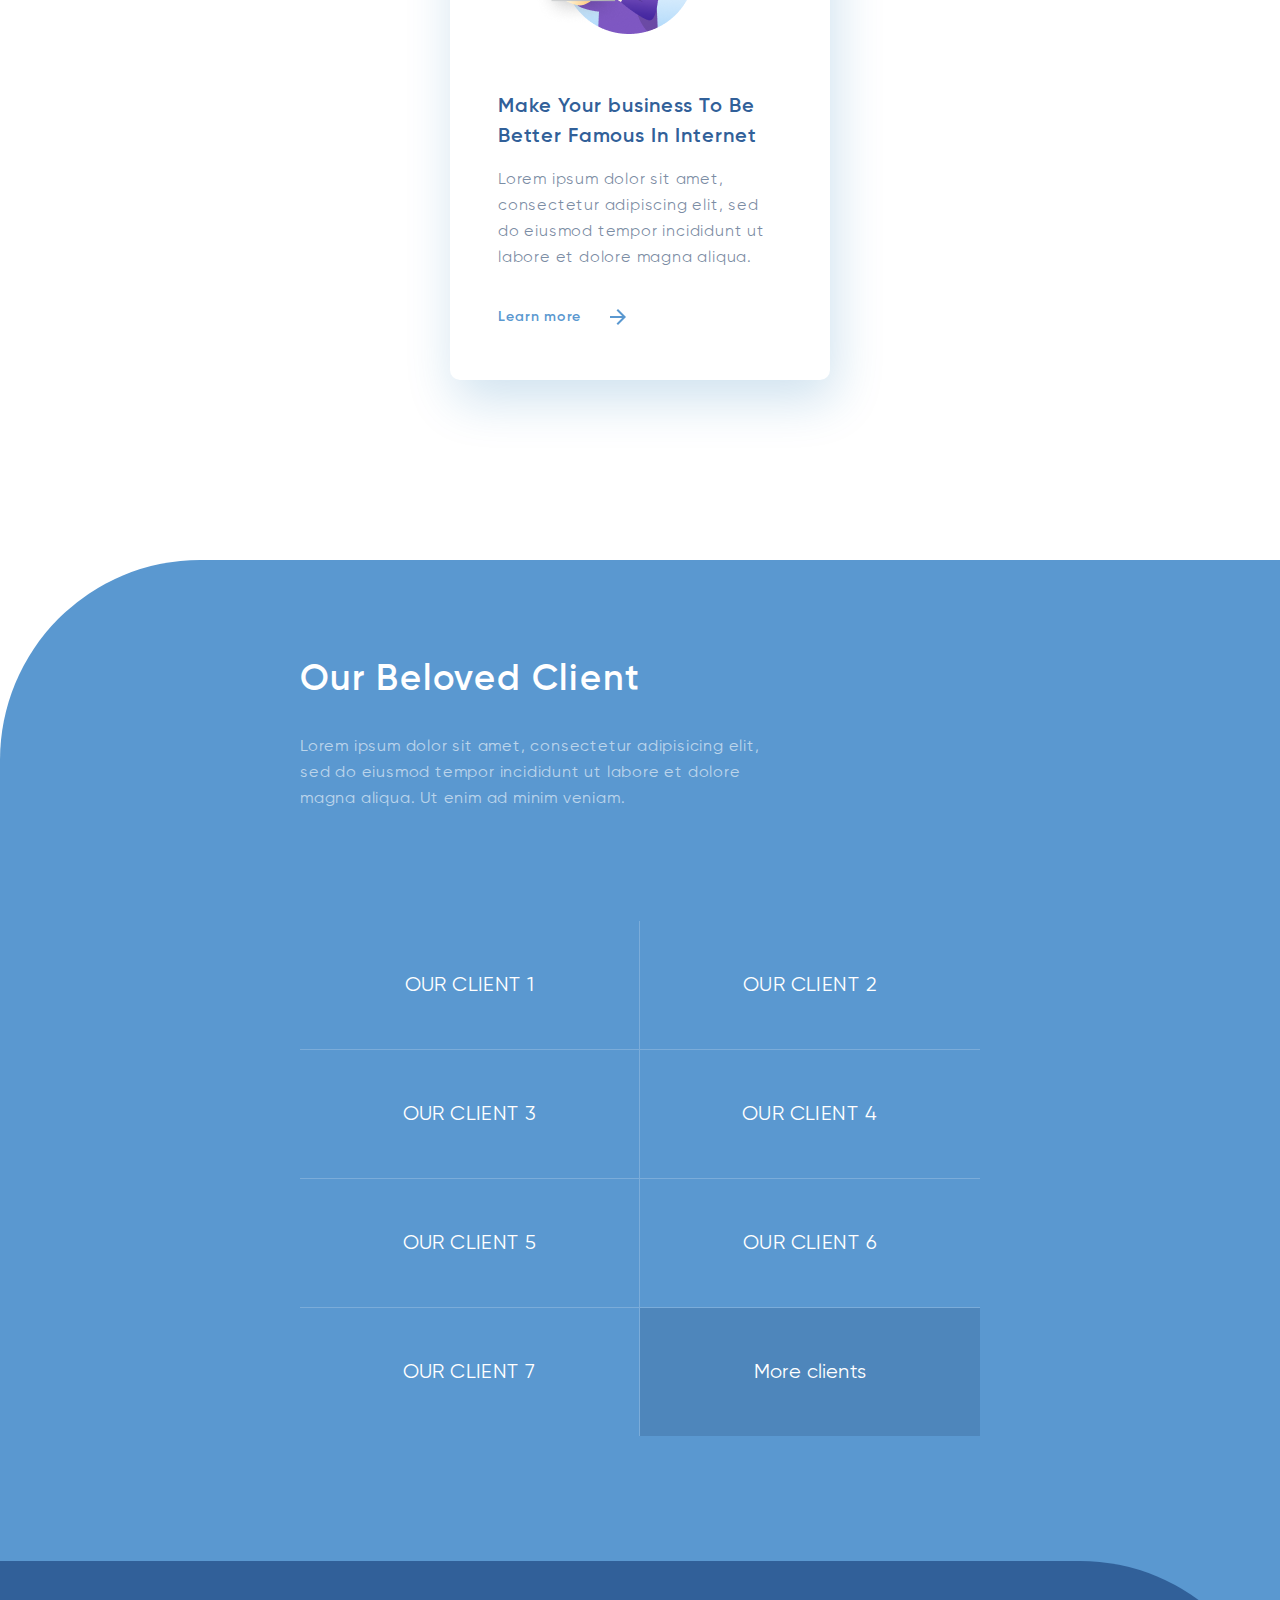
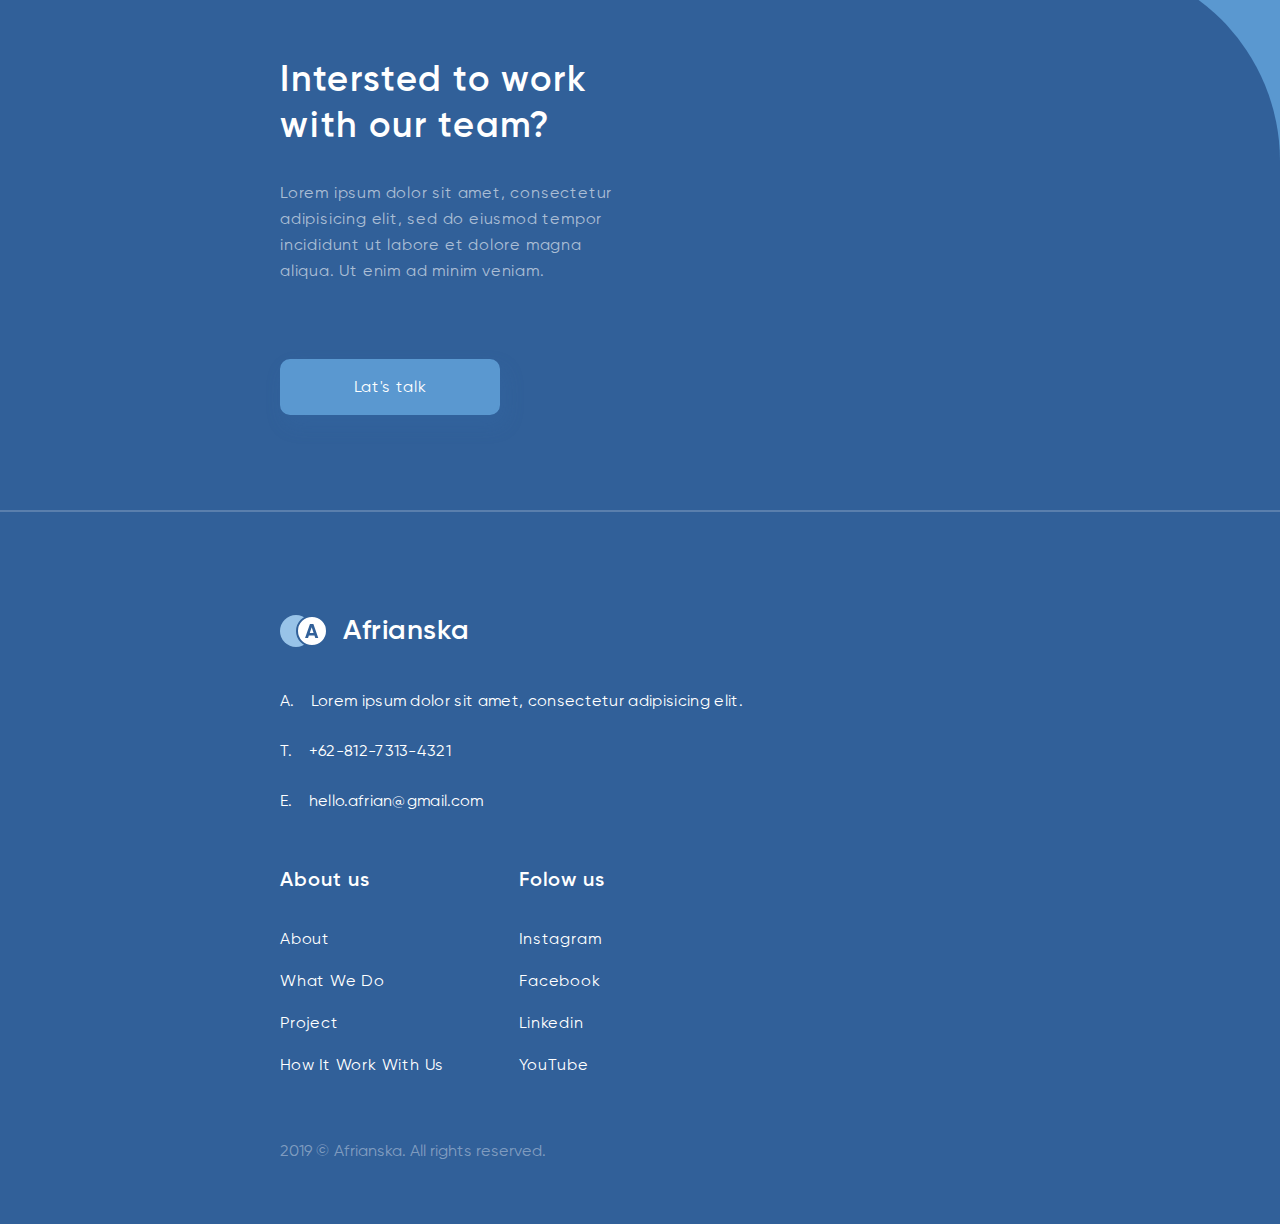
==== commit ec86fd6d: "Адаптирование страницы "Contact us" под планшеты и мобильные устройства" ====
--- a/index.html
+++ b/index.html
@@ -27,6 +27,10 @@
             <path d="M38.3 31L33.38 17H29.96L25.06 31H28.04L28.88 28.48H34.46L35.3 31H38.3ZM31.68 20.18L33.6 25.9H29.76L31.68 20.18Z" fill="#316099"/>
         </symbol>
     </svg>
+    
+    <!-- Burger menu -->
+    
+    
     
     <!-- Main code -->
     
--- a/css/styles.min.css
+++ b/css/styles.min.css
@@ -655,6 +655,9 @@
         
         width: 100%;
     }
+    .footer-line {
+        width: 100%;
+    }
 }
 
 /* 1340px */
@@ -678,6 +681,13 @@
         flex-wrap: wrap;
     }
     
+    /* Header */
+    
+    .header {
+        padding-top: 25px;
+        padding-bottom: 25px;
+    }
+    
     /* Intro */
     
     .intro {
@@ -734,6 +744,39 @@
     .footer-list {
         margin-top: 50px;
     }
+    
+    /* Contact us */
+    
+    .section-contact-us {
+        background-size: 175% 100%;
+        background-position: left;
+    }
+    .contact-us__content {
+        align-items: flex-start;
+        flex-direction: column;
+    }
+    .contact-us__form {
+        order: 0;
+        
+        width: 100%;
+    }
+    .contact-us__input {
+        width: 100%;
+    }
+    .contact-us__data-content {
+        order: 1;
+        
+        margin-top: 100px;
+        margin-right: 0;
+        
+        width: 100%;
+    }
+    .contact-us__image {
+        width: 50%;
+    }
+    .send-message {
+        width: 100%;
+    }
 }
 
 /* 875px */
@@ -755,6 +798,13 @@
     .our-client__content {
         margin-left: 100px;
         margin-top: 25px;
+    }
+    
+    /* Contact us */
+    
+    .input {
+        padding-top: 15px;
+        padding-bottom: 15px;
     }
 }
 
@@ -773,6 +823,9 @@
         display: flex;
         align-items: center;
         flex-direction: column;
+    } 
+    .contact-us__container {
+        max-width: 100%;
     }
     
     /* Header */
@@ -894,9 +947,6 @@
         
         margin-top: 20px;
     }
-    .footer-line {
-        width: 100%;
-    }
     .footer-content-list {
         margin-top: 25px;
         margin-right: 0;
@@ -918,4 +968,56 @@
     .footer-item {
         margin-bottom: 10px;
     }
+    
+    /* Contact us */
+    
+    .section-contact-us {
+        background-size: 350% 100%;
+        background-position: center left;
+        
+        overflow: hidden;
+        
+        padding: 50px 0;
+    }
+    .contact-us__data-content {
+        max-width: 320px;
+        
+        margin-right: auto;
+        margin-left: auto;
+    }
+    .section-contact-us__title {
+        font-size: 36px;
+        line-height: 66px;
+    }
+    .section-contact-us__text {
+        font-size: 18px;
+        line-height: 28px;
+    }
+    .contact-us {
+        padding-left: 0;
+        padding-right: 0;
+    }
+    .form {
+        padding-left: 35px;
+        padding-right: 35px;
+    }
+    .form-title {
+        margin-bottom: 30px;
+    }
+    .input {
+        padding: 10px 25px;
+        
+        margin-bottom: 20px;
+    }
+    .textarea {
+        padding: 10px 25px;
+    }
+    .send-message {
+        padding: 15px;
+        
+        min-width: auto;
+    }
+    .contact-us__image {
+        width: 100%;
+    }
 }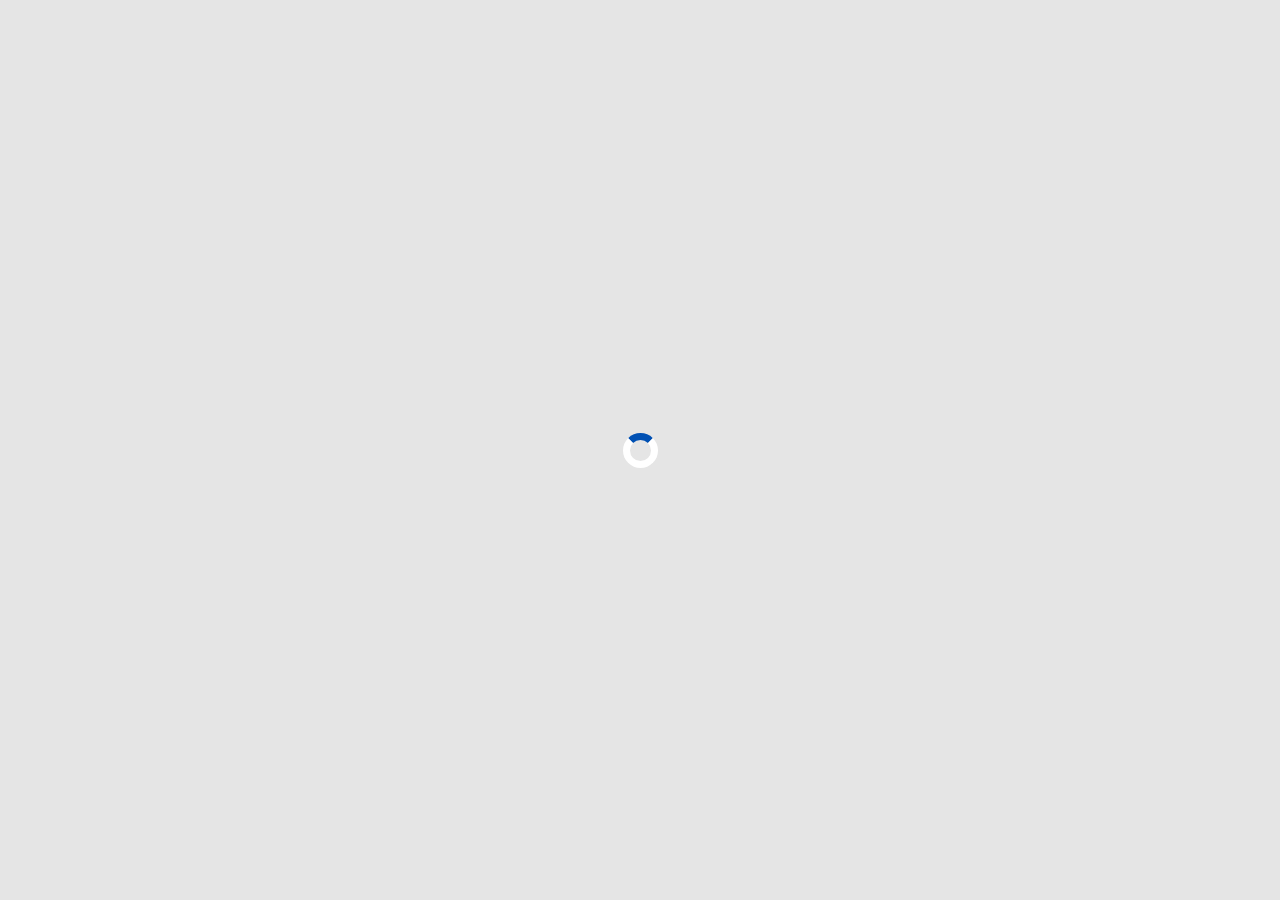
==== commit ecdd1715: "we" ====
--- a/index.html
+++ b/index.html
@@ -1,135 +1 @@
-<!DOCTYPE html>
-<html lang="en">
-<head>
-    <meta name="viewport" content="width=device-width">
-    <meta charset="UTF-8">
-    <title>Homepage</title>
-    <script src="libs/jquery-3.5.0.min.js"></script>
-    <script src="js/index.min.js" type="module"></script>
-    <link rel="stylesheet" href="css/fonts.min.css">
-    <link rel="stylesheet" href="css/reset.min.css">
-    <link rel="stylesheet" href="css/styles.min.css">
-</head>
-<body>
-    <!-- SVG code -->
-    
-    <svg display="none" viewBox="0 0 48 48">
-        <symbol id="logo">
-            <circle cx="16" cy="24" r="16" fill="#316099"/>
-            <circle cx="32" cy="24" r="15" fill="white" stroke="#316099" stroke-width="2"/>
-            <path d="M39.3 30L34.38 16H30.96L26.06 30H29.04L29.88 27.48H35.46L36.3 30H39.3ZM32.68 19.18L34.6 24.9H30.76L32.68 19.18Z" fill="#316099"/>
-        </symbol>
-    </svg>
-    <svg display="none">
-        <symbol id="footer-logo">
-            <circle cx="16" cy="24" r="16" fill="#98C3E8"/>
-            <circle cx="32" cy="24" r="15" fill="white" stroke="#316099" stroke-width="2"/>
-            <path d="M38.3 31L33.38 17H29.96L25.06 31H28.04L28.88 28.48H34.46L35.3 31H38.3ZM31.68 20.18L33.6 25.9H29.76L31.68 20.18Z" fill="#316099"/>
-        </symbol>
-    </svg>
-    
-    <!-- Burger menu -->
-    
-    
-    
-    <!-- Main code -->
-    
-    <header class="header">
-        <div class="container header-container">
-            <svg class="logo"><use xlink:href="#logo"></use></svg>
-            <ul class="burger-menu-btn">
-                <li class="burger-menu-btn__item"></li>
-                <li class="burger-menu-btn__item"></li>
-                <li class="burger-menu-btn__item"></li>
-            </ul>
-        </div>
-    </header>
-    <section class="intro">
-        <div class="container intro-container">
-            <h1 class="intro-title">New Automation Tool for Your Home</h1>
-            <p class="intro-text">Lorem ipsum dolor sit amet, consectetur adipiscing elit. Faucibus tristique vulputate ultrices ut mauris tellus at. Posuere sollicitudin odio tellus elit.</p>
-            <button class="btn intro-btn">See Our Project</button>
-        </div>
-    </section>
-    <section id="what-we-do" class="section what-we-do">
-        <div class="container what-we-do-container">
-            <h1 class="section__title what-we-do__title">What we do to help our client grow in digital era</h1>
-            <div class="what-we-do__card business">
-                <img src="img/1.png" alt="" class="what-we-do__card-image">
-                <h2 class="what-we-do__card-title">Make Your business To Be Better Famous In Internet</h2>
-                <p class="what-we-do__card-text">Lorem ipsum dolor sit amet, consectetur adipiscing elit, sed do eiusmod tempor incididunt ut labore et dolore magna aliqua.</p>
-                <a href="#" class="learn-more">Learn more</a>
-            </div>
-            <div class="what-we-do__card technologies">
-                <img src="img/2.png" alt="" class="what-we-do__card-image">
-                <h2 class="what-we-do__card-title">Bring Technology To Your Comfrotable Home</h2>
-                <p class="what-we-do__card-text">Lorem ipsum dolor sit amet, consectetur adipiscing elit, sed do eiusmod tempor incididunt ut labore et dolore magna aliqua.</p>
-                <a href="#" class="learn-more">Learn more</a>
-            </div>
-            <div class="what-we-do__card build-product">
-                <img src="img/3.png" alt="" class="what-we-do__card-image">
-                <h2 class="what-we-do__card-title">Make Your business To Be Better Famous In Internet</h2>
-                <p class="what-we-do__card-text">Lorem ipsum dolor sit amet, consectetur adipiscing elit, sed do eiusmod tempor incididunt ut labore et dolore magna aliqua.</p>
-                <a href="#" class="learn-more">Learn more</a>
-            </div>
-        </div>
-    </section>
-    <section id="our-client" class="section our-client">
-        <div class="container out-client-container">
-            <div class="our-client__content">
-                <h1 class="section__title our-client__title">Our Beloved Client</h1>
-                <p class="section__text our-client__text">Lorem ipsum dolor sit amet, consectetur adipisicing elit, sed do eiusmod tempor incididunt ut labore et dolore magna aliqua. Ut enim ad minim veniam.</p>
-            </div>
-            <ul class="our-clients-list">
-                <li class="our-client-item"><a href="#" class="our-client-item__links">Our client <span class="our-client-item__links-value">1</span></a></li>
-                <li class="our-client-item"><a href="#" class="our-client-item__links">Our client <span class="our-client-item__links-value">2</span></a></li>
-                <li class="our-client-item"><a href="#" class="our-client-item__links">Our client <span class="our-client-item__links-value">3</span></a></li>
-                <li class="our-client-item"><a href="#" class="our-client-item__links">Our client <span class="our-client-item__links-value">4</span></a></li>
-                <li class="our-client-item"><a href="#" class="our-client-item__links">Our client <span class="our-client-item__links-value">5</span></a></li>
-                <li class="our-client-item"><a href="#" class="our-client-item__links">Our client <span class="our-client-item__links-value">6</span></a></li>
-                <li class="our-client-item"><a href="#" class="our-client-item__links">Our client <span class="our-client-item__links-value">7</span></a></li>
-                <li class="our-client-item our-client-item__more-clients"><a href="#" class="our-client-item__links our-client-item__more-clients-link">More clients</a></li>
-            </ul>
-        </div>
-    </section>
-    <footer class="footer">
-        <div class="footer-bg"></div>
-        <div class="container footer__our-work-container">
-            <div class="our-work__content">
-                <h1 class="our-work__title">Intersted to work with our team?</h1>
-                <p class="our-work__text">Lorem ipsum dolor sit amet, consectetur adipisicing elit, sed do eiusmod tempor incididunt ut labore et dolore magna aliqua. Ut enim ad minim veniam.</p>
-            </div>
-            <button class="btn lets-talk">Lat's talk</button>
-        </div>
-        <hr class="footer-line">
-        <div class="container footer-container">
-            <div class="footer-content">
-                <div class="footer-logo">
-                    <svg class="logo footer-logo"><use xlink:href="#footer-logo"></use></svg>
-                    <h1 class="footer-logo__text">Afrianska</h1>
-                </div>
-                <ul class="footer-content-list">
-                    <li class="footer-content-item footer-content-item__descript">Lorem ipsum dolor sit amet, consectetur adipisicing elit.</li>
-                    <li class="footer-content-item footer-content-item__telephone">+62-812-7313-4321</li>
-                    <li class="footer-content-item footer-content-item__email">hello.afrian@gmail.com</li>
-                </ul>
-            </div>
-            <ul class="footer-list">
-                <li class="footer-item-title">About us</li>
-                <li class="footer-item"><a href="#" class="footer-item__link">About</a></li>
-                <li class="footer-item"><a href="#" class="footer-item__link">What We Do</a></li>
-                <li class="footer-item"><a href="#" class="footer-item__link">Project</a></li>
-                <li class="footer-item"><a href="#" class="footer-item__link">How It Work With Us</a></li>
-            </ul>
-            <ul class="footer-list">
-                <li class="footer-item-title">Folow us</li>
-                <li class="footer-item"><a href="#" class="footer-item__link">Instagram</a></li>
-                <li class="footer-item"><a href="#" class="footer-item__link">Facebook</a></li>
-                <li class="footer-item"><a href="#" class="footer-item__link">Linkedin</a></li>
-                <li class="footer-item"><a href="#" class="footer-item__link">YouTube</a></li>
-            </ul>
-        </div>
-        <p class="container footer-copyrighting">2019 © Afrianska. All rights reserved.</p>
-    </footer>
-</body>
-</html>+<!doctype html><html lang="en"><head><meta charset="utf-8"/><link rel="icon" href="/favicon.ico"/><meta name="viewport" content="width=device-width,initial-scale=1"/><meta name="theme-color" content="#000000"/><meta name="description" content="Web site created using create-react-app"/><link rel="apple-touch-icon" href="/logo192.png"/><link rel="manifest" href="/manifest.json"/><title>React App</title><link href="/static/css/main.c8df4c68.chunk.css" rel="stylesheet"></head><body><noscript>You need to enable JavaScript to run this app.</noscript><div id="root"></div><script>!function(e){function t(t){for(var n,o,i=t[0],c=t[1],l=t[2],s=0,d=[];s<i.length;s++)o=i[s],Object.prototype.hasOwnProperty.call(a,o)&&a[o]&&d.push(a[o][0]),a[o]=0;for(n in c)Object.prototype.hasOwnProperty.call(c,n)&&(e[n]=c[n]);for(f&&f(t);d.length;)d.shift()();return u.push.apply(u,l||[]),r()}function r(){for(var e,t=0;t<u.length;t++){for(var r=u[t],n=!0,o=1;o<r.length;o++){var c=r[o];0!==a[c]&&(n=!1)}n&&(u.splice(t--,1),e=i(i.s=r[0]))}return e}var n={},o={1:0},a={1:0},u=[];function i(t){if(n[t])return n[t].exports;var r=n[t]={i:t,l:!1,exports:{}};return e[t].call(r.exports,r,r.exports,i),r.l=!0,r.exports}i.e=function(e){var t=[];o[e]?t.push(o[e]):0!==o[e]&&{3:1,4:1}[e]&&t.push(o[e]=new Promise((function(t,r){for(var n="static/css/"+({}[e]||e)+"."+{3:"ba0403db",4:"c36e38bd",5:"31d6cfe0"}[e]+".chunk.css",a=i.p+n,u=document.getElementsByTagName("link"),c=0;c<u.length;c++){var l=(f=u[c]).getAttribute("data-href")||f.getAttribute("href");if("stylesheet"===f.rel&&(l===n||l===a))return t()}var s=document.getElementsByTagName("style");for(c=0;c<s.length;c++){var f;if((l=(f=s[c]).getAttribute("data-href"))===n||l===a)return t()}var d=document.createElement("link");d.rel="stylesheet",d.type="text/css",d.onload=t,d.onerror=function(t){var n=t&&t.target&&t.target.src||a,u=new Error("Loading CSS chunk "+e+" failed.\n("+n+")");u.code="CSS_CHUNK_LOAD_FAILED",u.request=n,delete o[e],d.parentNode.removeChild(d),r(u)},d.href=a,document.getElementsByTagName("head")[0].appendChild(d)})).then((function(){o[e]=0})));var r=a[e];if(0!==r)if(r)t.push(r[2]);else{var n=new Promise((function(t,n){r=a[e]=[t,n]}));t.push(r[2]=n);var u,c=document.createElement("script");c.charset="utf-8",c.timeout=120,i.nc&&c.setAttribute("nonce",i.nc),c.src=function(e){return i.p+"static/js/"+({}[e]||e)+"."+{3:"7ed7da05",4:"daae8b52",5:"af2cfa1a"}[e]+".chunk.js"}(e);var l=new Error;u=function(t){c.onerror=c.onload=null,clearTimeout(s);var r=a[e];if(0!==r){if(r){var n=t&&("load"===t.type?"missing":t.type),o=t&&t.target&&t.target.src;l.message="Loading chunk "+e+" failed.\n("+n+": "+o+")",l.name="ChunkLoadError",l.type=n,l.request=o,r[1](l)}a[e]=void 0}};var s=setTimeout((function(){u({type:"timeout",target:c})}),12e4);c.onerror=c.onload=u,document.head.appendChild(c)}return Promise.all(t)},i.m=e,i.c=n,i.d=function(e,t,r){i.o(e,t)||Object.defineProperty(e,t,{enumerable:!0,get:r})},i.r=function(e){"undefined"!=typeof Symbol&&Symbol.toStringTag&&Object.defineProperty(e,Symbol.toStringTag,{value:"Module"}),Object.defineProperty(e,"__esModule",{value:!0})},i.t=function(e,t){if(1&t&&(e=i(e)),8&t)return e;if(4&t&&"object"==typeof e&&e&&e.__esModule)return e;var r=Object.create(null);if(i.r(r),Object.defineProperty(r,"default",{enumerable:!0,value:e}),2&t&&"string"!=typeof e)for(var n in e)i.d(r,n,function(t){return e[t]}.bind(null,n));return r},i.n=function(e){var t=e&&e.__esModule?function(){return e.default}:function(){return e};return i.d(t,"a",t),t},i.o=function(e,t){return Object.prototype.hasOwnProperty.call(e,t)},i.p="/",i.oe=function(e){throw console.error(e),e};var c=this.webpackJsonpinterest=this.webpackJsonpinterest||[],l=c.push.bind(c);c.push=t,c=c.slice();for(var s=0;s<c.length;s++)t(c[s]);var f=l;r()}([])</script><script src="/static/js/2.f7b90e0d.chunk.js"></script><script src="/static/js/main.78e494b9.chunk.js"></script></body></html>--- a/static/css/main.c8df4c68.chunk.css
+++ b/static/css/main.c8df4c68.chunk.css
@@ -0,0 +1,2 @@
+.app_main__1HKgQ{margin-top:16px}.app_main-container__2eU-W{display:flex;align-items:flex-start;justify-content:space-between}.app_preloader-wrapper__3mobp{display:flex;align-items:center;justify-content:center;height:100vh;width:100%}.header_header-container__1kpXa{display:flex;align-items:center;justify-content:space-between}.header_header__1qeaX{background-color:#0050b3;padding:8px 0}.header_search-input__2oj_k{color:#bfbfbf;width:336px;padding:5px 30px 5px 12px;background:#fff url([data-uri]) no-repeat center right 8px;border:1px solid #d9d9d9;border-radius:4px}.header_search-input__2oj_k::-webkit-input-placeholder{color:#bfbfbf}.header_search-input__2oj_k:-ms-input-placeholder{color:#bfbfbf}.header_search-input__2oj_k::placeholder{color:#bfbfbf}.header_to-login__H5OF-{color:#0050b3;font-weight:700;text-decoration:none;padding:5px 15px;background-color:#fff;border-radius:5px}.header_navigation__zAsEn{display:flex;align-items:center}.header_user-nav-link__3H2UZ{text-decoration:none;margin-right:15px}.header_user-avatar__1ZJ86{width:32px;height:32px;-webkit-clip-path:circle(16px);clip-path:circle(16px);margin-right:8px}.header_nav-link__10JLi,.header_user-name__1ygpH{color:#fff;font-weight:500;text-decoration:none}.header_nav-link__10JLi{display:flex;align-items:center;height:100%;margin-right:15px}.header_nav-link__10JLi:after{display:block;content:"";background-color:#003a8c;width:1px;height:16px;margin-left:15px}.header_nav-bar__2tgKZ{display:flex;align-items:center;margin-right:15px}.header_nav-bar__2tgKZ:after{display:block;content:"";background-color:#003a8c;width:1px;height:16px;margin-left:15px}.header_nav-bar-users__3l5RU{width:24px;height:24px;background:url([data-uri]) no-repeat 50%;background-size:18px 19px;margin-right:13px}.header_nav-bar-messages__2OCss{width:24px;height:24px;background:url([data-uri]) no-repeat 50%;background-size:21px 21px;margin-right:13px}.header_nav-bar-notifications__1mgsD{width:24px;height:24px;background:url([data-uri]) no-repeat 50%;background-size:22px 20px}.header_nav-bar-notifications-active__2WJE-{position:relative}.header_nav-bar-notifications-active__2WJE-:after{display:flex;content:"";background-color:red;width:7px;height:7px;border-radius:50%;position:absolute;top:0;right:0;z-index:10}.header_logout-btn__1glDB{color:#dc143c;font-weight:600;background-color:transparent;border:none}.sidebar_sidebar__23I-0{width:192px}.sidebar_profile-link__g6WwK{display:flex;align-items:center;padding:5px 8px;margin-bottom:5px;text-decoration:none}.sidebar_profile-avatar__28Xjn{width:26px;height:26px;-webkit-clip-path:circle(12px);clip-path:circle(12px)}.sidebar_profile-name__3TRS5{margin-left:8px}.sidebar_not-auth__3E359,.sidebar_profile-name__3TRS5{color:#262626;font-size:14px;font-weight:500;line-height:22px}.sidebar_sidebar-active__3jWPm{color:#262626;font-weight:600;border-radius:4px}.sidebar_sidebar-active__3jWPm.sidebar_sidebar-link_news-feed__1Nbpp{background:url([data-uri]) no-repeat left 8px center,#fff;background-size:24px 24px}.sidebar_sidebar-active__3jWPm.sidebar_sidebar-link_messages__2eWYH{background:url([data-uri]) no-repeat left 8px center,#fff;background-size:24px 24px}.sidebar_sidebar-active__3jWPm.sidebar_sidebar-link_users__5aBtw{background:url([data-uri]) no-repeat left 8px center,#fff;background-size:24px 24px}.sidebar_sidebar-active__3jWPm:after{display:flex;align-items:center;justify-content:center;content:"...";font-weight:400;font-size:30px;position:absolute;right:8px;bottom:50%;margin-bottom:-2px}.sidebar_sidebar-link__vZSo2{display:block;padding:5px 8px 5px 40px;margin-bottom:4px;text-decoration:none;position:relative}.sidebar_sidebar-link__vZSo2:last-child{margin-bottom:0}.sidebar_sidebar-link_news-feed__1Nbpp{background:url([data-uri]) no-repeat left 8px center;background-size:24px 24px}.sidebar_sidebar-link_messages__2eWYH{background:url([data-uri]) no-repeat left 8px center;background-size:24px 24px}.sidebar_sidebar-link_users__5aBtw{background:url([data-uri]) no-repeat left 8px center;background-size:24px 24px}.profile_profile__30lcc{width:100%;margin-left:15px}.profile_avatar-wrapper__2BPt1{padding:10px;border-radius:5px;min-height:300px;max-height:300px;min-width:300px;max-width:300px;background-color:#fff}.profile_avatar-icon__1b3vZ{width:100%;height:100%}.profile_info-wrapper__Waz6i{display:flex;align-items:flex-start}.profile_info__3Tcfg{margin-left:10px;background-color:#fff;width:100%;padding:20px 15px;border-radius:5px}.profile_user-name__E-0HG{color:#0050b3;font-size:32px;line-height:32px;font-weight:700;padding:0 15px}.profile_status-wrapper__1XK_6{font-size:15px;font-weight:500;margin-top:5px;padding:7px 15px}.profile_status__3qneX{padding:0 5px;border-radius:5px;transition:.3s linear}.profile_status-wrapper__1XK_6:hover .profile_status__3qneX{background-color:#eee}.profile_status-input__29txO{color:#333;font-size:13px;font-weight:500;line-height:15px;background-color:#e5e5e5;border:none;border-radius:5px 0 0 5px;width:50%;padding:8px 20px}.profile_save-status-btn__U71Ld{color:#fff;background-color:#0050b3}.profile_close-status-btn__1EKPs,.profile_save-status-btn__U71Ld{font-size:13px;font-weight:500;line-height:15px;border:none;padding:8px 15px}.profile_close-status-btn__1EKPs{color:#333;border-radius:0 5px 5px 0;background-color:#e5e5e5}.profile_profile-action-buttons__32iuv{display:flex;align-items:flex-start;padding:0 15px;margin-top:15px}.profile_write-message__2-qZ1{border-radius:5px}.profile_follow-user__1tWW9,.profile_write-message__2-qZ1{color:#fff;font-size:14px;font-weight:500;line-height:normal;text-decoration:none;padding:8px 20px;background-color:#0050b3}.profile_follow-user__1tWW9{border-radius:5px;border:none;margin-left:10px}.profile_un-follow-user__2PpCj{color:#0050b3;font-size:14px;font-weight:500;line-height:normal;text-decoration:none;padding:6px 20px;border-radius:5px;border:1px solid #0050b3;background-color:#fff;margin-left:10px}.preloader_preloader-wrapper__2gkKX{display:flex;align-items:center;justify-content:center;width:100%;padding:25px;background-color:#e5e5e5}.preloader_preloader__6kT5l{border-radius:50%;border:7px solid #fff;border-top-color:#0050b3;width:35px;height:35px;transform:rotate(0deg);animation:preloader_spin__HFdVL .4s linear infinite}@keyframes preloader_spin__HFdVL{0%{transform:rotate(0deg)}to{transform:rotate(1turn)}}@font-face{font-family:"Montserrat";font-style:normal;font-weight:400;src:url(/static/media/montserrat-v15-latin_cyrillic-regular.dc9c0830.eot);src:local(""),url(/static/media/montserrat-v15-latin_cyrillic-regular.dc9c0830.eot?#iefix) format("embedded-opentype"),url(/static/media/montserrat-v15-latin_cyrillic-regular.f263cfd0.woff2) format("woff2"),url(/static/media/montserrat-v15-latin_cyrillic-regular.c1ba4359.woff) format("woff"),url(/static/media/montserrat-v15-latin_cyrillic-regular.4ff99841.ttf) format("truetype"),url(/static/media/montserrat-v15-latin_cyrillic-regular.22d8566c.svg#Montserrat) format("svg")}@font-face{font-family:"Montserrat";font-style:normal;font-weight:500;src:url(/static/media/montserrat-v15-latin_cyrillic-500.13dd0ad4.eot);src:local(""),url(/static/media/montserrat-v15-latin_cyrillic-500.13dd0ad4.eot?#iefix) format("embedded-opentype"),url(/static/media/montserrat-v15-latin_cyrillic-500.057bc00d.woff2) format("woff2"),url(/static/media/montserrat-v15-latin_cyrillic-500.6e1f7d37.woff) format("woff"),url(/static/media/montserrat-v15-latin_cyrillic-500.7ac05917.ttf) format("truetype"),url(/static/media/montserrat-v15-latin_cyrillic-500.ebf71ddd.svg#Montserrat) format("svg")}@font-face{font-family:"Montserrat";font-style:normal;font-weight:600;src:url(/static/media/montserrat-v15-latin_cyrillic-600.22d22edc.eot);src:local(""),url(/static/media/montserrat-v15-latin_cyrillic-600.22d22edc.eot?#iefix) format("embedded-opentype"),url(/static/media/montserrat-v15-latin_cyrillic-600.eb4735b3.woff2) format("woff2"),url(/static/media/montserrat-v15-latin_cyrillic-600.76f41669.woff) format("woff"),url(/static/media/montserrat-v15-latin_cyrillic-600.257ff2ad.ttf) format("truetype"),url(/static/media/montserrat-v15-latin_cyrillic-600.160f4d63.svg#Montserrat) format("svg")}@font-face{font-family:"Montserrat";font-style:normal;font-weight:700;src:url(/static/media/montserrat-v15-latin_cyrillic-700.d7874418.eot);src:local(""),url(/static/media/montserrat-v15-latin_cyrillic-700.d7874418.eot?#iefix) format("embedded-opentype"),url(/static/media/montserrat-v15-latin_cyrillic-700.e9dea54e.woff2) format("woff2"),url(/static/media/montserrat-v15-latin_cyrillic-700.082762b4.woff) format("woff"),url(/static/media/montserrat-v15-latin_cyrillic-700.6cbb516e.ttf) format("truetype"),url(/static/media/montserrat-v15-latin_cyrillic-700.fac85a30.svg#Montserrat) format("svg")}@font-face{font-family:"Montserrat";font-style:normal;font-weight:900;src:url(/static/media/montserrat-v15-latin_cyrillic-900.0cad4920.eot);src:local(""),url(/static/media/montserrat-v15-latin_cyrillic-900.0cad4920.eot?#iefix) format("embedded-opentype"),url(/static/media/montserrat-v15-latin_cyrillic-900.d04e4634.woff2) format("woff2"),url(/static/media/montserrat-v15-latin_cyrillic-900.66d23675.woff) format("woff"),url(/static/media/montserrat-v15-latin_cyrillic-900.ecc6ec3f.ttf) format("truetype"),url(/static/media/montserrat-v15-latin_cyrillic-900.3caa960f.svg#Montserrat) format("svg")}a,abbr,acronym,address,applet,article,aside,audio,b,big,blockquote,body,canvas,caption,center,cite,code,dd,del,details,dfn,div,dl,dt,em,embed,fieldset,figcaption,figure,footer,form,h1,h2,h3,h4,h5,h6,header,hgroup,html,i,iframe,img,ins,kbd,label,legend,li,mark,menu,nav,object,ol,output,p,pre,q,ruby,s,samp,section,small,span,strike,strong,sub,summary,sup,table,tbody,td,tfoot,th,thead,time,tr,tt,u,ul,var,video{margin:0;padding:0;border:0;font-size:100%;font:inherit;vertical-align:baseline}:focus{outline:0}article,aside,details,figcaption,figure,footer,header,hgroup,menu,nav,section{display:block}body{line-height:1}ol,ul{list-style:none}blockquote,q{quotes:none}blockquote:after,blockquote:before,q:after,q:before{content:"";content:none}input[type=search]::-webkit-search-cancel-button,input[type=search]::-webkit-search-decoration,input[type=search]::-webkit-search-results-button,input[type=search]::-webkit-search-results-decoration{-webkit-appearance:none;-moz-appearance:none}input[type=search]{-webkit-appearance:none;-moz-appearance:none}audio,canvas,video{display:inline-block;*display:inline;*zoom:1;max-width:100%}audio:not([controls]){display:none;height:0}[hidden]{display:none}html{font-size:100%;-webkit-text-size-adjust:100%;-ms-text-size-adjust:100%}a:focus{outline:thin dotted}a:active,a:hover{outline:0}img{border:0;-ms-interpolation-mode:bicubic}figure,form{margin:0}fieldset{border:1px solid silver;margin:0 2px;padding:.35em .625em .75em}legend{border:0;padding:0;white-space:normal;*margin-left:-7px}button,input,select,textarea{font-size:100%;margin:0;vertical-align:baseline;*vertical-align:middle}button,input{line-height:normal}button,select{text-transform:none}button,html input[type=button],input[type=reset],input[type=submit]{-webkit-appearance:button;cursor:pointer;*overflow:visible}button[disabled],html input[disabled]{cursor:default}input[type=checkbox],input[type=radio]{box-sizing:border-box;padding:0;*height:13px;*width:13px}input[type=search]{-webkit-appearance:textfield;box-sizing:content-box}input[type=search]::-webkit-search-cancel-button,input[type=search]::-webkit-search-decoration{-webkit-appearance:none}button::-moz-focus-inner,input::-moz-focus-inner{border:0;padding:0}textarea{overflow:auto;vertical-align:top}table{border-collapse:collapse;border-spacing:0}button,html,input,select,textarea{color:#222}::selection{background:#b3d4fc;text-shadow:none}img{vertical-align:middle}fieldset{border:0;margin:0;padding:0}textarea{resize:vertical}.chromeframe{margin:.2em 0;background:#ccc;color:#000;padding:.2em 0}*{box-sizing:border-box}*,body{font-family:"Montserrat",sans-serif;color:#595959;font-size:14px;line-height:22px}body{background-color:#e5e5e5}.container{max-width:1156px;margin:0 auto;padding:0 20px}input::-webkit-input-placeholder{font-family:"Montserrat",sans-serif;color:#595959;font-size:14px;line-height:22px}input:-ms-input-placeholder{font-family:"Montserrat",sans-serif;color:#595959;font-size:14px;line-height:22px}a,button,input,input::placeholder{font-family:"Montserrat",sans-serif;color:#595959;font-size:14px;line-height:22px}a:focus{outline:none}
+/*# sourceMappingURL=main.c8df4c68.chunk.css.map */